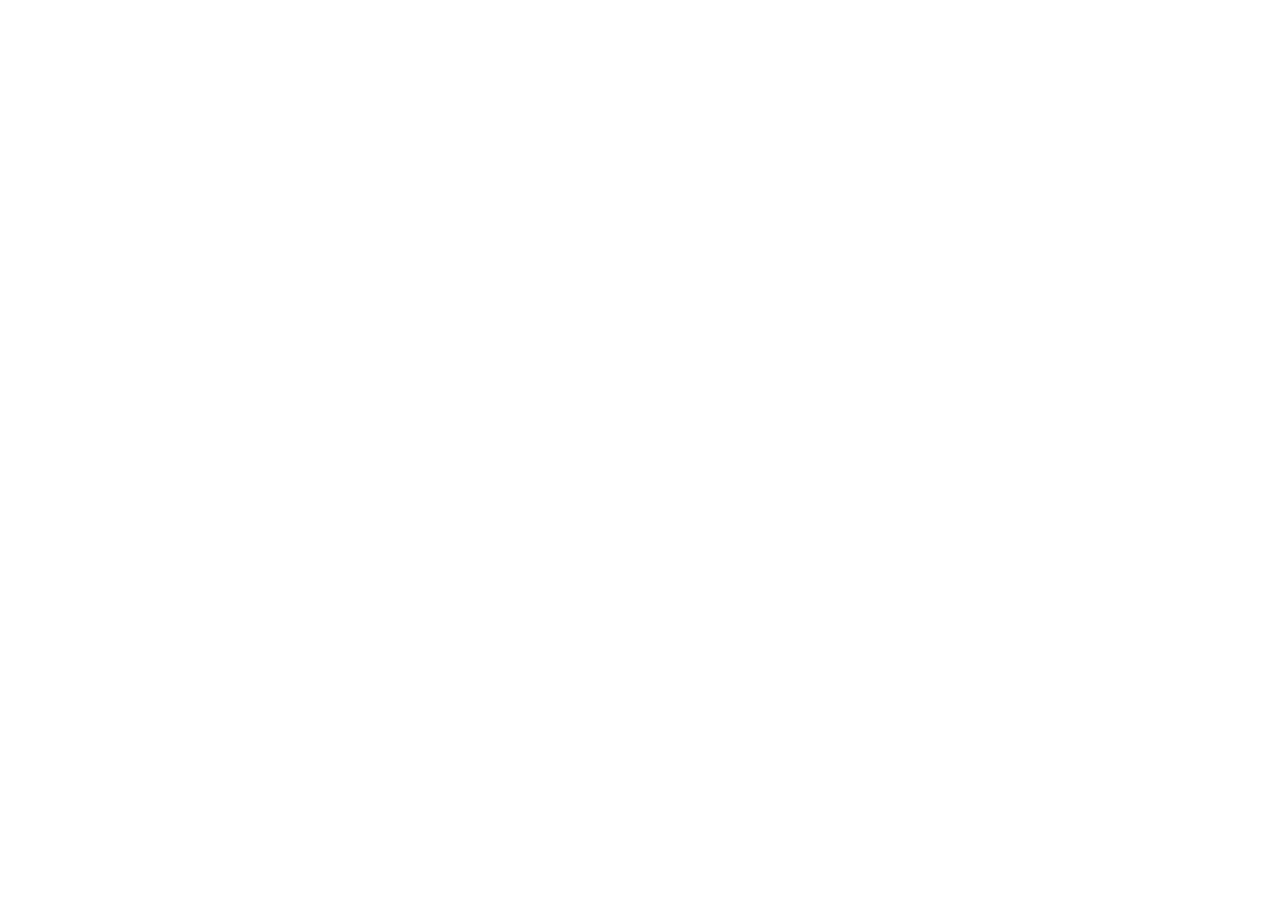
==== index.html @ 330246a6 "Init : création du dépot, arborescence des fichiers et structure HTML de base" ====
<!DOCTYPE html>
<html lang="fr">
<head>
    <meta charset="UTF-8">
    <meta name="viewport" content="width=device-width, initial-scale=1.0">
    <title>AfriTalent — Accueil</title>
    <!-- Bootstrap 5 via CDN : feuille de style -->
    <link href="https://cdn.jsdelivr.net/npm/bootstrap@5.3.0/dist/css/bootstrap.min.css" rel="stylesheet">
    <!-- Votre feuille de style personnelle -->
    <link rel="stylesheet" href="css/style.css">
</head>
<body>
    <!-- Le contenu de la page sera ajoute ici -->
    <!-- Bootstrap 5 via CDN : script JavaScript -->
    <script src="https://cdn.jsdelivr.net/npm/bootstrap@5.3.0/dist/js/bootstrap.bundle.min.js"></script>
    <!-- Votre script JavaScript -->
    <script src="js/main.js"></script>
 </body>
 </html>
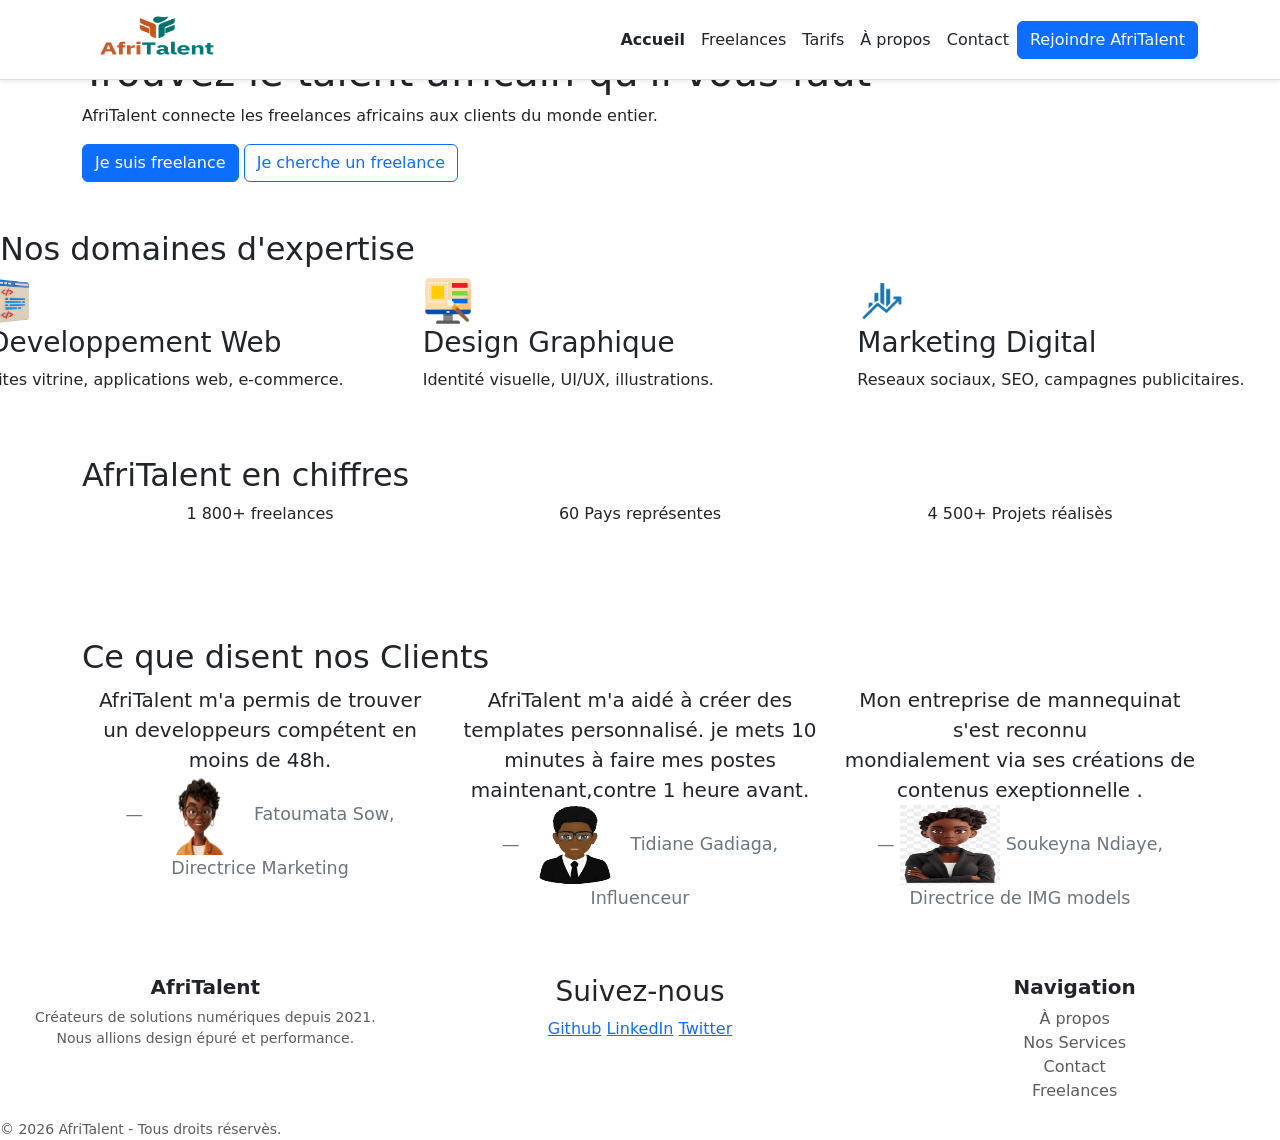
==== commit 19aa09a0: "HTML : structure complète des 5 pages avec sections et contenu texte" ====
--- a/index.html
+++ b/index.html
@@ -12,6 +12,136 @@
 <body>
     <!-- Le contenu de la page sera ajoute ici -->
     <!-- Bootstrap 5 via CDN : script JavaScript -->
+    <nav class="navbar navbar-expand navbar-light bg-white border-bottom shadow-sm fixed-top">
+        <div class="container">
+            <a class="navbar-brand" href="index.html"><img src="images/logo.png" alt="logo-AfriTalent" height="50" width="150" class="d-inline-block align-text-top" ></a>
+            <div class="collapse navbar-collapse" id="navMenu">
+                <ul class="navbar-nav ms-auto">
+                    <li class="nav-item"><a class="nav-link active text-dark fw-semibold" href="index.html">Accueil</a></li>
+                    <li class="nav-item"><a class="nav-link text-dark" href="freelances.html">Freelances</a></li>
+                    <li class="nav-item"><a class="nav-link text-dark" href="tarifs.html">Tarifs</a></li>
+                    <li class="nav-item"><a class="nav-link text-dark" href="about.html">À propos</a></li>
+                    <li class="nav-item"><a class="nav-link text-dark" href="contact.html">Contact</a></li>
+                </ul>
+            </div>
+            <a class="btn btn-primary text-light btn-center" href="contact.html" role="button">Rejoindre AfriTalent</a>
+            <button class="navbar-toggler" type="button"
+                data-bs-toggle="collapse"
+                data-bs-target="#navMenu"
+                aria-controls="navMenu"
+                aria-expanded="false"
+                aria-label="Toggle navigation">
+                <span class="navbar-toggler-icon"></span>
+            </button>
+        </div>
+    </nav>
+    <!--Contenu principale-->
+    <main>
+        <!--Section Hero : accroche principale-->
+        <section id="hero">
+            <div class="container py-5">
+                <h1>Trouvez le talent africain qu'il vous faut</h1>
+                <p>AfriTalent connecte les freelances africains aux clients du monde entier.</p>
+                <a href="freelances.html" class="btn btn-primary" role="button">Je suis freelance</a>
+                <a href="about.html" class="btn btn-outline-primary" role="button">Je cherche un freelance</a>
+            </div>
+        </section>
+        <!--Section Services-->
+        <section id="Services--">
+            <div container py-5>
+                <h2>Nos domaines d'expertise</h2>
+                <div class="row">
+                    <div class="card-body col-md-4">
+                        <img src="images/web.png" alt="icone-web" height="50" width="50">
+                        <h3>Developpement Web</h3>
+                        <p>Sites vitrine, applications web, e-commerce.</p>
+                    </div>
+                    <div class="card-body col-md-4">
+                        <img src="images/design.png" alt="icone-design" height="50" width="50">
+                        <h3>Design Graphique</h3>
+                        <p>Identité visuelle, UI/UX, illustrations.</p>
+                    </div>
+                    <div class="card-body col-md-4">
+                        <img src="images/marketing.webp" alt="icone-marketing" height="50" width="50">
+                        <h3>Marketing Digital</h3>
+                        <p>Reseaux sociaux, SEO, campagnes publicitaires.</p>
+                    </div>
+                </div>
+            </div>
+        </section>
+        <!--Section Statistiques-->
+        <section id="statistiques">
+            <div class="container py-5">
+                <h2>AfriTalent en chiffres</h2>
+                <div class="row text-center">
+                    <div class="col-md-4"><p>1 800+ freelances</p></div>
+                    <div class="col-md-4"><p>60 Pays représentes</p></div>
+                    <div class="col-md-4"><p>4 500+ Projets réalisès</p></div>
+                </div>
+            </div>
+        </section>
+        <!--Section Témoignages-->
+        <section id="temoignages">
+            <div class="container py-5">
+                <h2>Ce que disent nos Clients</h2>
+                <div class="row text-center">
+                    <div class="col-md-4">
+                        <blockquote class="blockquote">
+                            <p>AfriTalent m'a permis de trouver <br> un developpeurs compétent en moins de 48h.</p>
+                            <footer class="blockquote-footer"><img src="images/avatar-fatoumata.jpg" alt="avatar-fatoumata" width="100" height="80"></a> Fatoumata Sow, Directrice Marketing</footer>
+                            <i class="bi bi-star-fill"></i>
+                        </blockquote>
+                    </div>
+                    <div class="col-md-4">
+                        <blockquote class="blockquote">
+                            <p>AfriTalent m'a aidé à créer des templates personnalisé. je mets 10 minutes à faire mes postes maintenant,contre 1 heure avant.</p>
+                            <footer class="blockquote-footer"><img src="images/avatar-tidiane.avif" alt="avatar-tidiane" width="100" height="80"> Tidiane Gadiaga, Influenceur</footer>
+                            <i class="bi bi-star-fill"></i>
+                        </blockquote>
+                    </div>
+                    <div class="col-md-4">
+                        <blockquote class="blockquote">
+                            <p> Mon entreprise de mannequinat s'est reconnu <br> mondialement via ses créations de contenus exeptionnelle .</p>
+                            <footer class="blockquote-footer"><img src="images/avatar-soukey.jpg" alt="avatar-soukey" width="100" height="80"> Soukeyna Ndiaye, Directrice de IMG models</footer>
+                            <i class="bi bi-star-fill"></i>
+                        </blockquote>
+                    </div>
+                </div>
+            </div>
+        </section>
+    </main>
+    <!--Pied de page-->
+    <footer classe="bg-light text-dark py-5 border-top site-footer">
+        <div class="footer-container">
+            <div class="row">
+                <div class="col-md-4 mb-4 mb-md-0 text-md-center">
+                    <h5 class="fw-bold">AfriTalent</h5>
+                    <p class="text-muted small">
+                        Créateurs de solutions numériques depuis 2021. <br> Nous allions design épuré et performance.</p><br>
+                </div>
+                <div class="col-md-4 mb-4 mb-md-0 text-md-center">
+                    <h3>Suivez-nous</h3>
+                    <div class="soial-link">
+                        <a href="#"><i class="fab fa-github"></i>Github</a>
+                        <a href="#"><i class="fab fa-linkedin"></i>LinkedIn</a>
+                        <a href="#"><i class="fab fa-twitter"></i>Twitter</a>
+                    </div>
+                </div>
+                <div class="col-md-4 mb-4 mb-md-0 text-md-center footer-column">
+                    <h5 class="fw-bold">Navigation</h5>
+                    <ul class="list-unstyled">
+                        <li><a href="#" class="text-decoration-none text-muted">À propos</a></li>
+                        <li><a href="#" class="text-decoration-none text-muted">Nos Services</a></li>
+                        <li><a href="#" class="text-decoration-none text-muted">Contact</a></li>
+                        <li><a href="#" class="text-decoration-none text-muted">Freelances</a></li>
+                    </ul>
+                </div>
+            </div>
+        </div>
+        <div class="footer-bottom">
+            <p class="text-muted small mb-0">&copy; 2026 AfriTalent - Tous droits réservès.</p>
+        </div>
+    </footer>
     <script src="https://cdn.jsdelivr.net/npm/bootstrap@5.3.0/dist/js/bootstrap.bundle.min.js"></script>
     <!-- Votre script JavaScript -->
     <script src="js/main.js"></script>
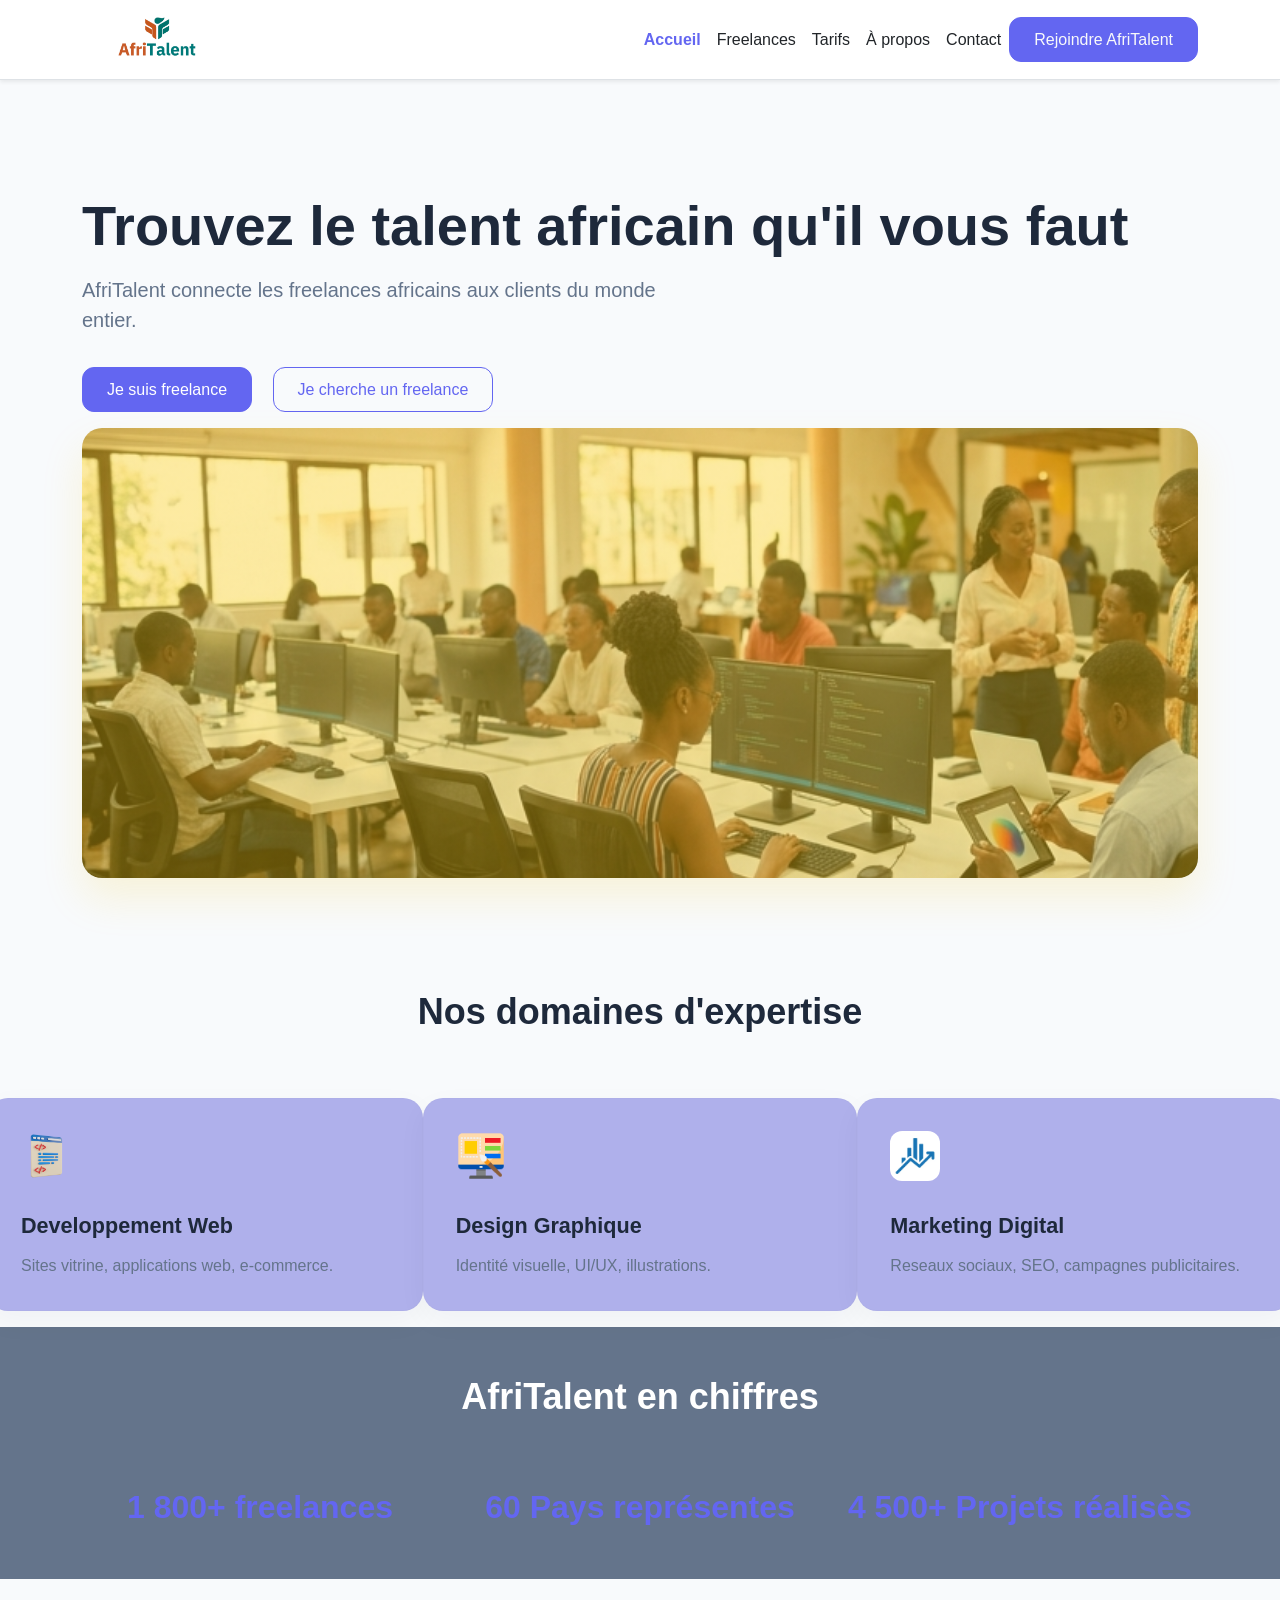
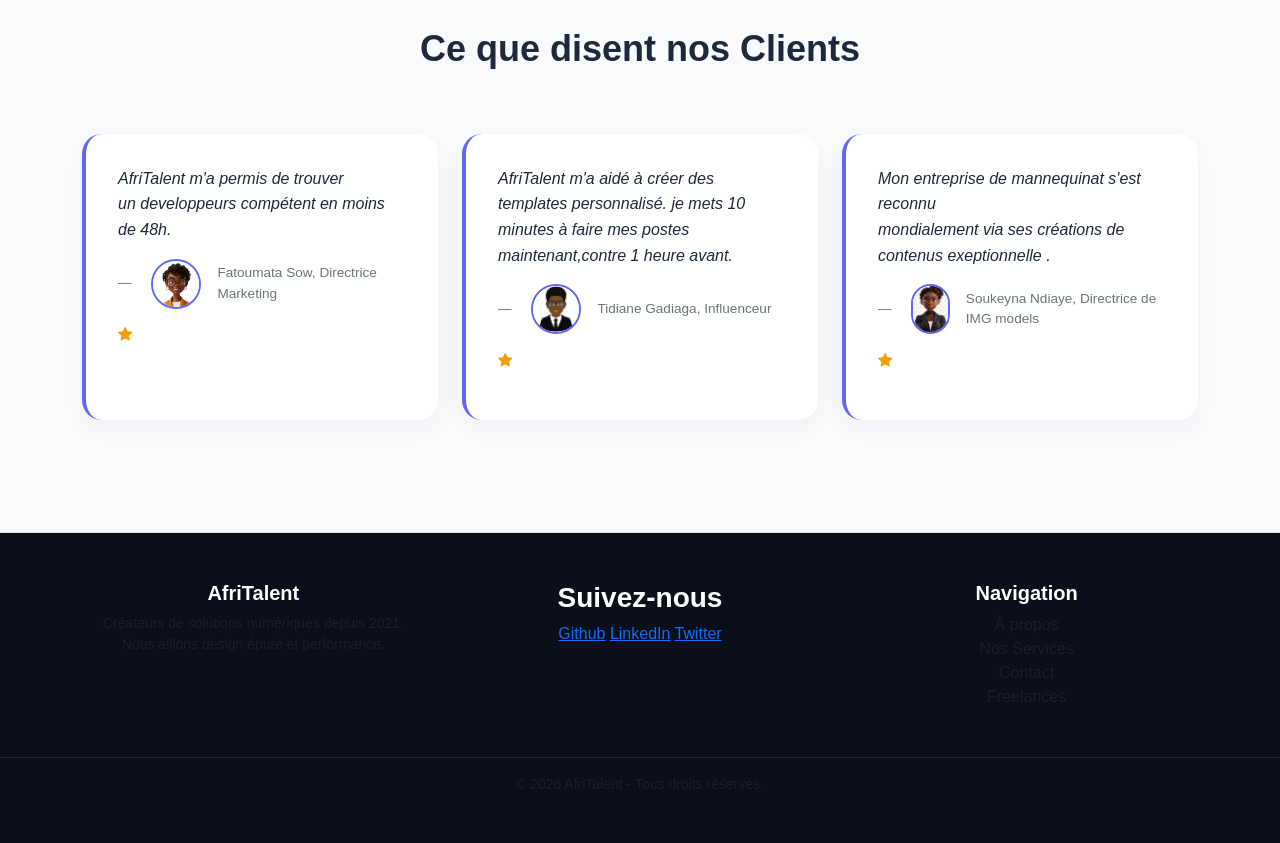
==== commit e27ffa2c: "CSS : variables, typographie, layout général et styles de base" ====
--- a/index.html
+++ b/index.html
@@ -6,6 +6,7 @@
     <title>AfriTalent — Accueil</title>
     <!-- Bootstrap 5 via CDN : feuille de style -->
     <link href="https://cdn.jsdelivr.net/npm/bootstrap@5.3.0/dist/css/bootstrap.min.css" rel="stylesheet">
+    <link rel="stylesheet"href="https://cdn.jsdelivr.net/npm/bootstrap-icons@1.13.1/font/bootstrap-icons.min.css">
     <!-- Votre feuille de style personnelle -->
     <link rel="stylesheet" href="css/style.css">
 </head>
@@ -40,14 +41,21 @@
         <!--Section Hero : accroche principale-->
         <section id="hero">
             <div class="container py-5">
-                <h1>Trouvez le talent africain qu'il vous faut</h1>
-                <p>AfriTalent connecte les freelances africains aux clients du monde entier.</p>
-                <a href="freelances.html" class="btn btn-primary" role="button">Je suis freelance</a>
-                <a href="about.html" class="btn btn-outline-primary" role="button">Je cherche un freelance</a>
+                <div class="row align-text-items-center">
+                    <div classe="col-lg-7 hero-text">
+                        <h1>Trouvez le talent africain qu'il vous faut</h1>
+                        <p>AfriTalent connecte les freelances africains aux clients du monde entier.</p>
+                        <a href="freelances.html" class="btn btn-primary" role="button">Je suis freelance</a>
+                        <a href="about.html" class="btn btn-outline-primary" role="button">Je cherche un freelance</a>
+                    </div>
+                    <div classe="col-lg-5 hero-image-container">
+                        <div class="hero-banner-image"></div>
+                    </div>
+                </div>
             </div>
         </section>
         <!--Section Services-->
-        <section id="Services--">
+        <section id="Services">
             <div container py-5>
                 <h2>Nos domaines d'expertise</h2>
                 <div class="row">
@@ -111,7 +119,7 @@
         </section>
     </main>
     <!--Pied de page-->
-    <footer classe="bg-light text-dark py-5 border-top site-footer">
+    <footer class="bg-light text-dark py-5 border-top site-footer">
         <div class="footer-container">
             <div class="row">
                 <div class="col-md-4 mb-4 mb-md-0 text-md-center">
--- a/css/style.css
+++ b/css/style.css
@@ -0,0 +1,327 @@
+@import url('https://fonts.googleapis.com/css2?family=Arimo&display=swap');
+@import url('https://fonts.googleapis.com/css2?family=Lora&display=swap');
+:root{
+    /*palette de couleurs*/
+    --primary-color: #6366f1;
+    --accent-yellow: #facc15;
+    --bg-light: #f8fafc;
+    --white: #ffffff;
+    --text-main: #1e293b;
+    --text-muted: #64748b;
+    --bg-card: #ffffff;
+    /*typographies*/
+    --font-title: 'Syne', sans-serif;
+    --font-body: 'Inter', sans-serif;
+    /*espacement standarisés*/
+    --space-xs: 0.5rem;
+    --space-sm: 1rem;
+    --space-md: 2rem;
+    --space-lg:4rem;
+    /*arrondis et ombres*/
+    --radius-md: 12px;
+    --radius-lg: 20px;
+    --shadow-subtle: 0 10px 30px rgba(15, 23, 42, 0.04);
+    --transition-smooth: all 0.3s ease;
+
+}
+*{
+    box-sizing: border-box;
+    margin: 0;
+    padding: 0;
+}
+html{
+    scroll-behavior: smooth;
+}
+body{
+    font-family: var(--font-body);
+    background-color: var(--bg-light);
+    color: var(--text-main);
+    padding-top: 80px; /*evite que la navbar cache le haut*/
+    overflow-x: hidden;
+}
+h1, h2, h3, h4, h5, h6, .navbar-brand {
+    font-family: var(--font-title);
+    font-weight: 700;
+}
+a{
+    transition: var(--transition-smooth);
+}
+/*bouton bootstrap par defaut */
+.btn-primary{
+    background-color: var(--primary-color)!important;
+    border-color: var(--primary-color)!important;
+    font-family: var(--font-body);
+    font-weight: 500;
+    padding: 0.6rem 1.5rem;
+    border-radius: var(--radius-md)!important;
+    transition: var(--transition-smooth)!important;
+}
+.btn-primary:hover{
+    background-color: #4f46e5!important;
+    border-color: #4f46e5!important;
+    transform: translateY(-2px);
+}
+.btn-outline-primary{
+    color: var(--primary-color)!important;
+    border-color: var(--primary-color)!important;
+    font-family: var(--font-body);
+    font-weight: 500;
+    padding: 0.6rem 1.5rem;
+    border-radius: var(--radius-md)!important;
+    transition: var(--transition-smooth)!important;
+}
+.btn-outline-primary:hover{
+    background-color: var(--primary-color)!important;
+    color: white !important;
+    transform: translateY(-2px);
+}
+.navbar{
+    height: 80px;
+    transition: var(--transition-smooth);
+    background-color: var(--white);
+    padding: 0.75rem 0;
+}
+.navbar-brand img{
+    object-fit: contain;
+}
+.navbar-link{
+    font-family: var(--font-body);
+    font-weight: 500 !important;
+    color: var(--text-muted) !important;
+    margin: 0 var(--space-sm);
+    position: relative;
+    transition: var(--transition-smooth);
+}
+.nav-link:hover, .nav-link.active{
+    color: var(--primary-color) !important;
+}
+/*Pied de page*/
+.site-footer{
+    background-color: #0b0f19 !important;
+    color: #94a3b8 !important;
+    margin-top: var(--space-lg);
+    border-top: 1px solid #1e293b;
+    padding: var(--space-lg) 0 var(--space-sm) 0;
+}
+.site-footer h3, .site-footer h5 {
+    color: var(--white) !important;
+}
+.footer-container{
+    max-width: 1200px;
+    margin: 0 auto;
+    padding: 0 var(--space-md);
+}
+.social-link a{
+    display: inline-flex;
+    align-items: center;
+    gap: 0.5rem;
+    margin: 0 var(--space-sm);
+    color: #94a3b8;
+    text-decoration: none;
+    font-size: 0.95rem;
+}
+.social-link a:hover{
+    color: var(--accent-yellow) !important;
+}
+.footer-bottom{
+    text-align: center;
+    padding-top: var(--space-sm);
+    margin-top: var(--space-md);
+    border-top: 1px solid rgba(255, 255, 255, 0.1);
+}
+/* 1. Page Accueil*/
+/* Section HERO*/
+#hero{
+    min-height: 80vh;
+    display: flex;
+    align-items: center;
+    background-color: #f8fafc !important;
+    padding: var(--space-lg) 0;
+}
+#hero h1{
+    font-size: 3.5rem;
+    line-height: 1.2;
+    margin-bottom: var(--space-sm);
+    color: var(--text-main);
+}
+#hero p{
+    font-size: 1.25rem;
+    color: var(--text-muted);
+    margin-bottom: var(--space-md);
+    max-width: 600px;
+}
+#hero .btn{
+    margin-right: var(--space-sm);
+    margin-bottom: var(--space-sm);
+    gap: var(--space-sm);
+    flex-wrap: wrap;
+}
+.hero-image-container{
+    display: flex;
+    justify-content: center;
+    align-items: center;
+}
+.hero-banner-image{
+    display: block;
+    width: 100%;
+    height: 450px;
+    background-image: linear-gradient(rgba(250, 204, 21, 0.4), rgba(250, 204, 21, 0.4)), url(../images/plan.png);
+    background-position: center;
+    background-repeat: no-repeat;
+    background-size: cover;
+    border-radius: var(--radius-lg) ;
+    box-shadow: 0 20px 40px rgba(250, 204, 21, 0.15);
+    transition: var(--transition-smooth);
+}
+
+#Services h2, #statistiques h2, #temoignages h2{
+    text-align: center;
+    margin-bottom: var(--space-lg);
+    font-size: 2.25rem;
+    position: relative;
+}
+#Services .card-body{
+    background-color: #afb0eb;
+    padding: var(--space-md);
+    border-radius: var(--radius-lg);
+    box-shadow: var(--shadow-subtle);
+    border: 1px solid rgba(0, 0, 0, 0.01);
+    margin-bottom: var(--space-sm);
+}
+#Services .card-body:hover{
+    transform: translateY(-5px);
+    box-shadow: 0 20px 40px rgba(99, 102, 241, 0.08);
+}
+#Services img{
+    margin-bottom: var(--space-sm);
+    border-radius: var(--radius-md);
+}
+#Services h3{
+    font-size: 1.35rem;
+    margin-top: var(--space-sm);
+    margin-bottom: var(--space-sm);
+}
+#Services p{
+    color: var(--text-muted);
+    font-size: 1rem;
+    margin-bottom: 0;
+}
+/* Section statistique*/
+#statistiques{
+    background-color: var(--text-muted);
+    color: white;
+}
+#statistiques h2{
+    color: white;
+}
+#statistiques .col-md-4 p{
+    font-family: var(--font-title);
+    font-size: 2rem;
+    font-weight: 700;
+    color: var(--primary-color);
+    margin-bottom: 0;
+}
+/*Temoignages*/
+#temoignages .blockquote{
+    background-color: var(--bg-card);
+    padding: var(--space-md);
+    border-radius: var(--radius-lg);
+    box-shadow: var(--shadow-subtle);
+    border-left: 4px solid var(--primary-color);
+    text-align: left;
+    height: 100%;
+}
+#temoignages .blockquote p{
+    font-size: 1rem;
+    font-style: italic;
+    color: var(--text-main);
+    line-height: 1.6;
+}
+#temoignages .blockquote-footer{
+    display: flex;
+    align-items: center;
+    gap: var(--space-sm);
+    margin-top: var(--space-sm);
+    font-size: 0.85rem;
+}
+#temoignages .blockquote-footer img{
+    border-radius: 50px;
+    object-fit: cover;
+    width: 50px;
+    height: 50px;
+    border: 2px solid var(--primary-color);
+}
+#temoignages .bi-star-fill{
+    color: #f59e0b;
+    font-size: 0.9rem;
+    display: block;
+    margin-top: var(--space-xs);
+}
+/*Page Freelances*/
+.freelances h1 {
+    color: var(--text-main);
+    margin-top: 1rem;
+}
+.freelances p{
+    max-width: 700px;
+    margin: 0 auto;
+    color: var(--text-muted);
+}
+ .freelances .card {
+    border-radius: var(--radius-md);
+    border: 1px solid #e2e8f0;
+    transition: var(--transition-smooth);
+    margin-top: 50px;
+}
+.card:hover {
+    transform: translateY(-5px);
+}
+.freelances .card-img-top {
+    height: 350px;
+    object-fit: cover;
+}
+/* Tarifs*/
+.accordion-button:not(.collapsed) {
+    background-color: #f0f1ff;
+    color: var(--primary-color);
+}
+.accordion-button:focus {
+    border-color: var(--primary-color);
+    box-shadow: 0 0 0 0.25rem rgba(99, 102, 241, 0.25);
+}
+/*Page About*/
+.about-section {
+    padding: 4rem 0;
+}
+.about-section h2 {
+    color: var(--primary-color);
+    margin-bottom: 1.5rem;
+}
+.about-section p {
+    color: var(--text-muted);
+    line-height: 1.8;
+}.team-section {
+    padding: 4rem 0;
+}
+.team-section .card {
+    height: 100%;
+    text-align: center;
+}
+.team-section .card-img-top {
+    height: 250px;
+    object-fit: cover²;
+}
+/* Page contact*/
+.contact-section {
+    padding: 4rem 0;
+}
+.contact-form, .contact-info {
+    background: white;
+    padding: 2rem;
+    border-radius: var(--radius-lg);
+    box-shadow: var(--shadow-subtle);
+}
+.contact-iframe {
+    width: 100%;
+    border-radius: var(--radius-lg);
+}
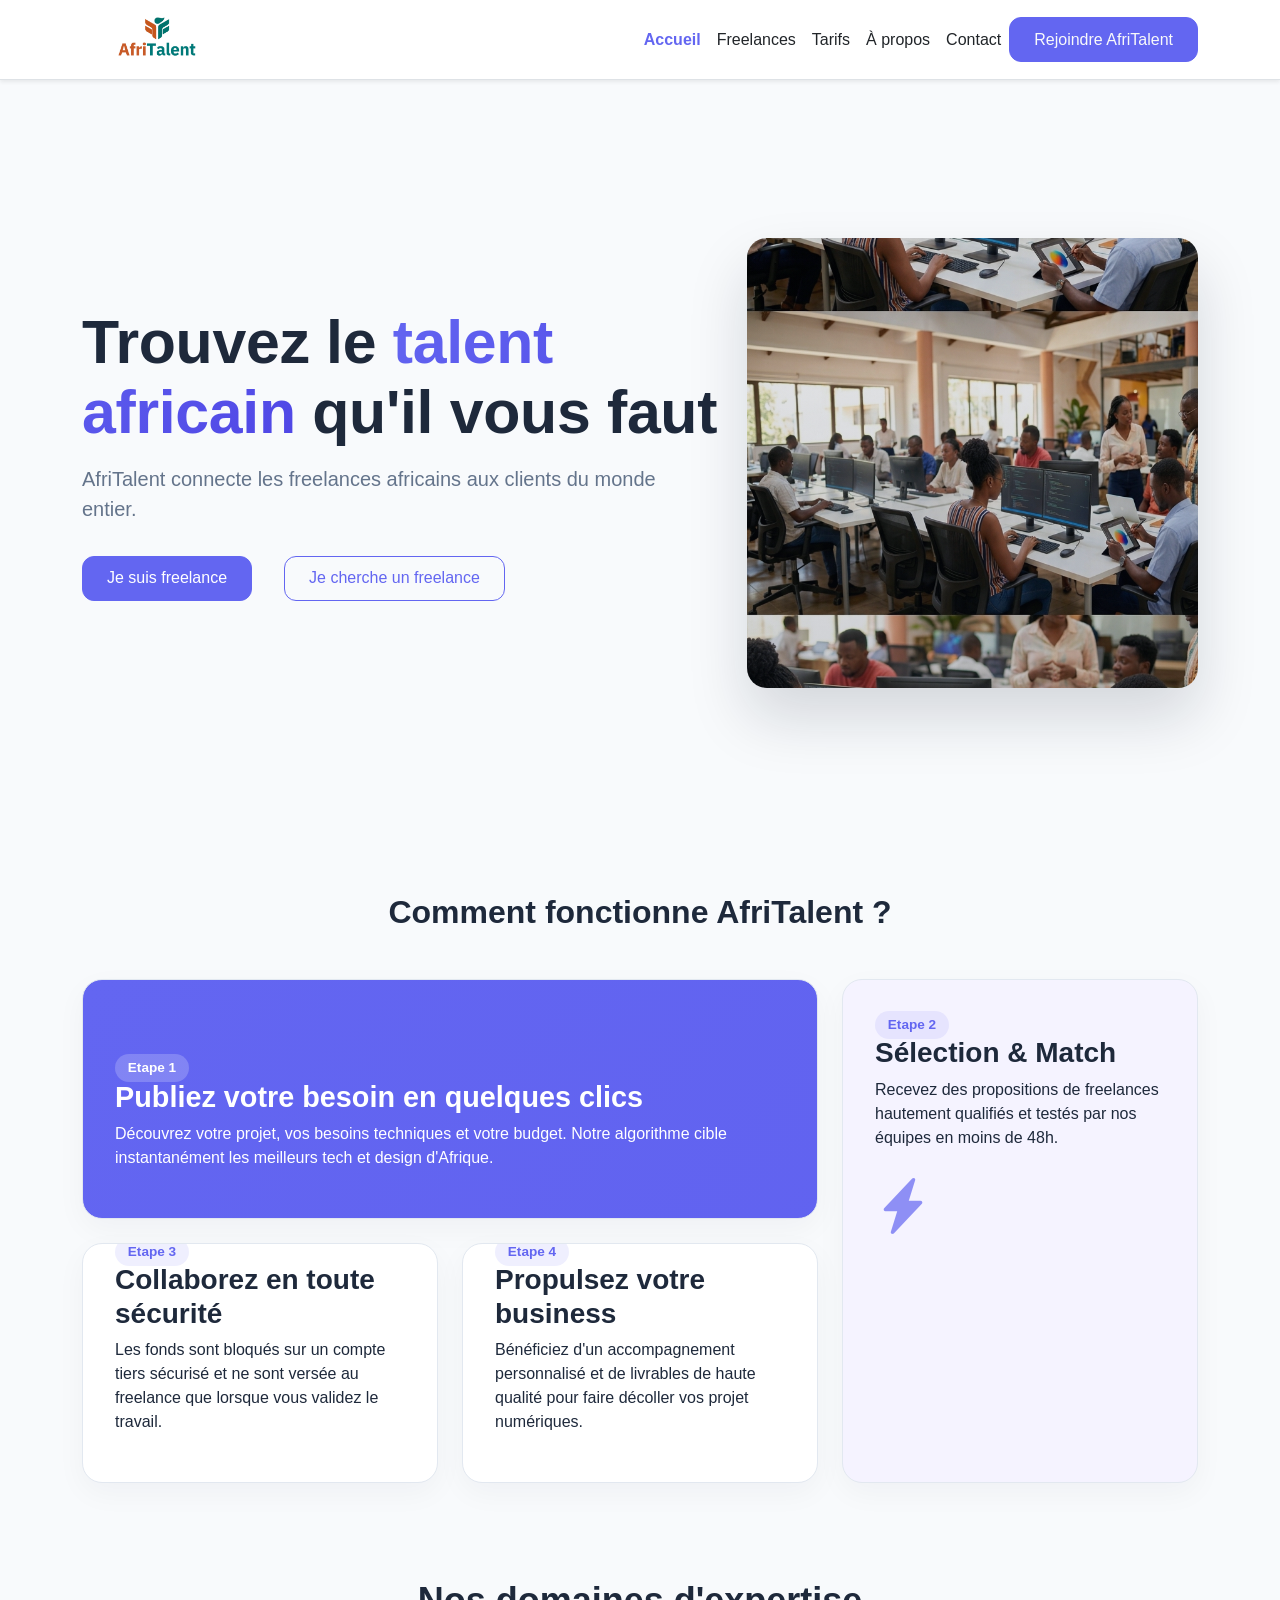
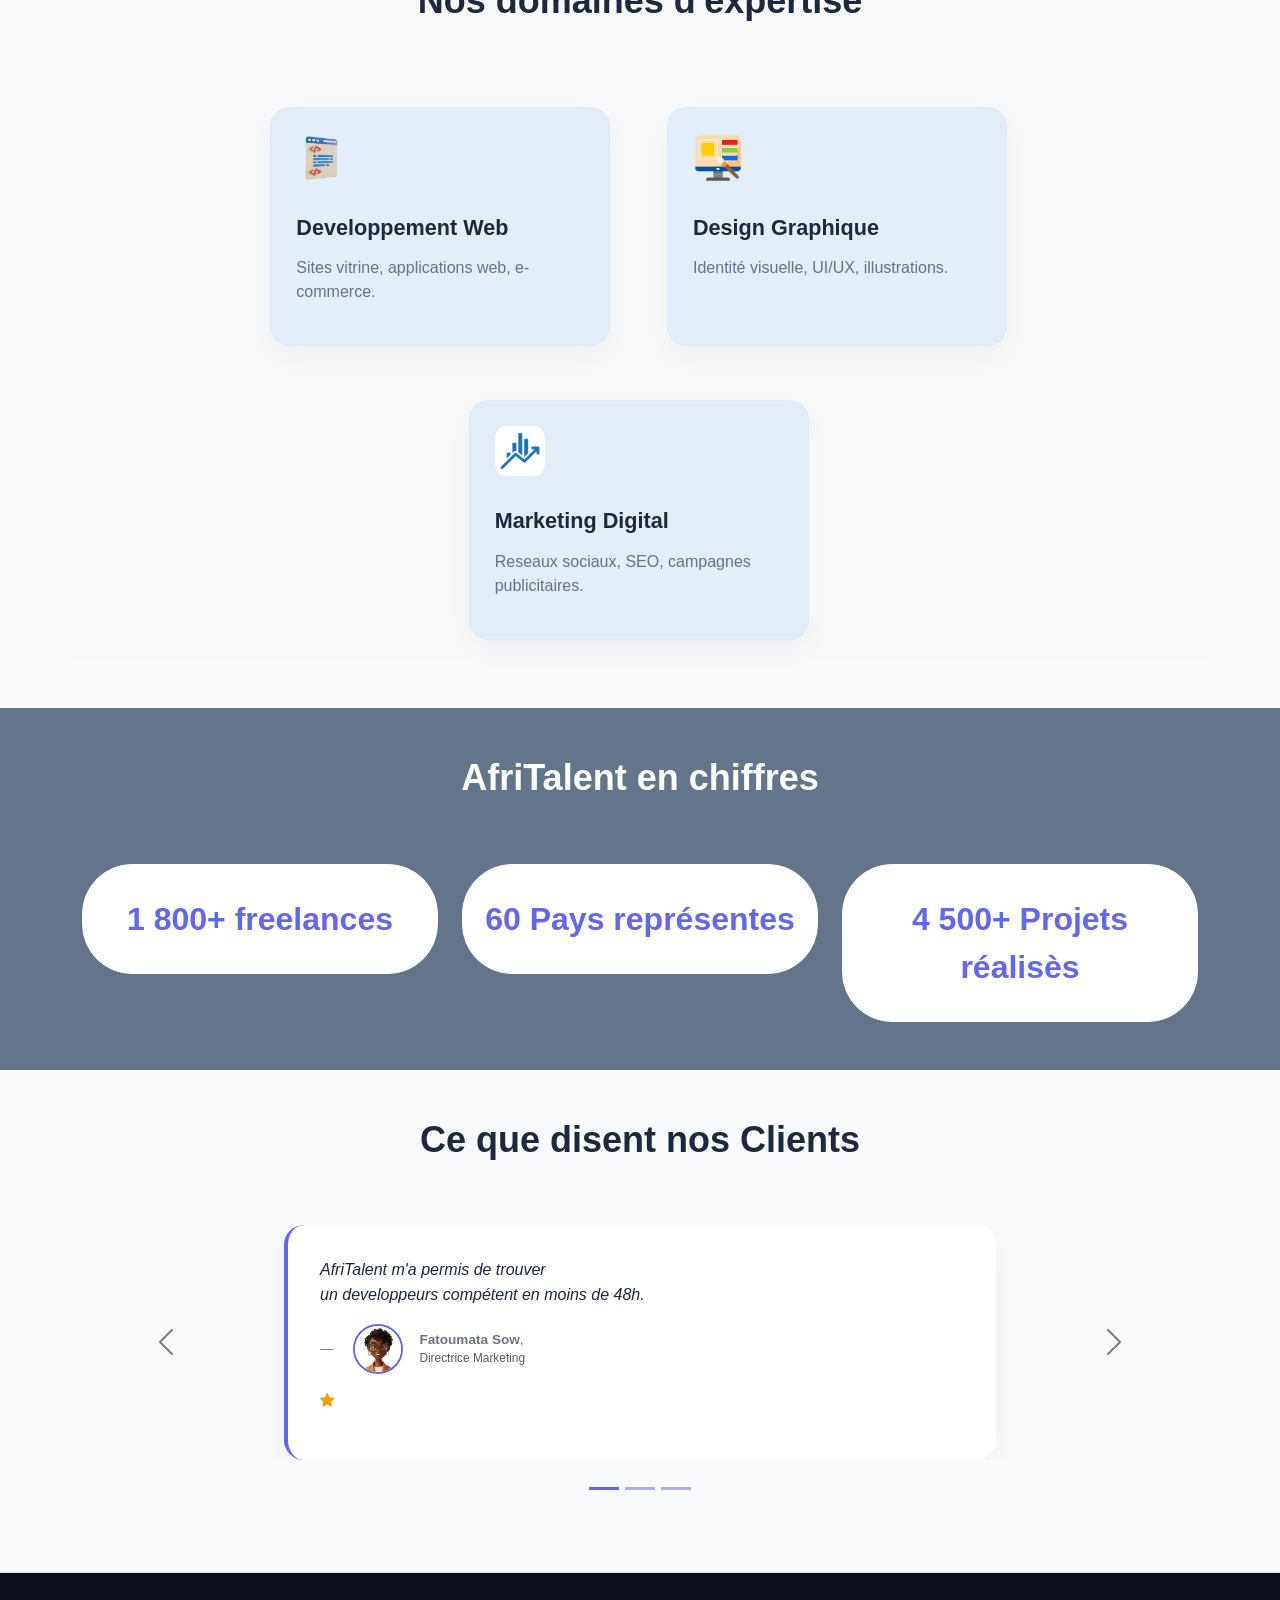
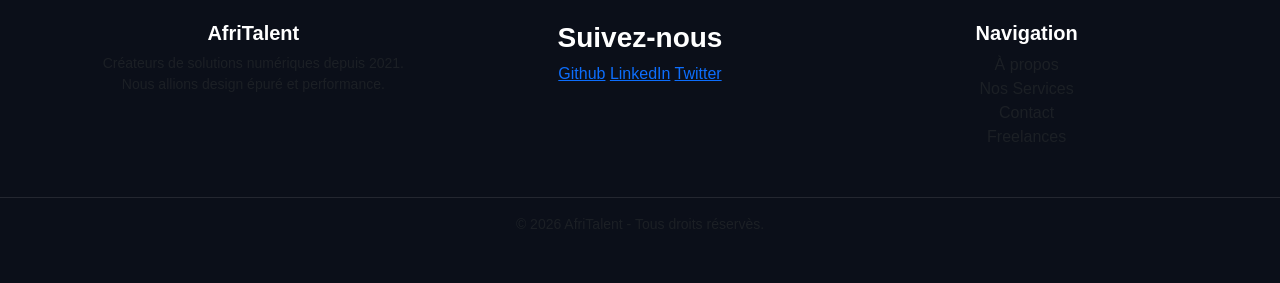
==== commit cd0bc9e5: "CSS : Bento Grid, sections hero et catégories, effets hover" ====
--- a/index.html
+++ b/index.html
@@ -40,39 +40,83 @@
     <main>
         <!--Section Hero : accroche principale-->
         <section id="hero">
-            <div class="container py-5">
-                <div class="row align-text-items-center">
-                    <div classe="col-lg-7 hero-text">
-                        <h1>Trouvez le talent africain qu'il vous faut</h1>
+            <div class="container">
+                <div class="row align-items-center">
+                    <div class="col-lg-7 hero-text">
+                        <h1>Trouvez le <span class="text-gradient">talent africain</span> qu'il vous faut</h1>
                         <p>AfriTalent connecte les freelances africains aux clients du monde entier.</p>
-                        <a href="freelances.html" class="btn btn-primary" role="button">Je suis freelance</a>
-                        <a href="about.html" class="btn btn-outline-primary" role="button">Je cherche un freelance</a>
-                    </div>
-                    <div classe="col-lg-5 hero-image-container">
+                        <div class="d-flex flex-wrap gap-3">
+                            <a href="freelances.html" class="btn btn-primary" role="button">Je suis freelance</a>
+                            <a href="about.html" class="btn btn-outline-primary" role="button">Je cherche un freelance</a>
+                        </div>
+                    </div>
+                    <div class="col-lg-5">
                         <div class="hero-banner-image"></div>
+                    </div>
+                </div>
+            </div>
+        </section>
+        <section id="comment-ca-marche" class="py-5">
+            <div class="container">
+                <h2 class="text-center mb-5">Comment fonctionne AfriTalent ?</h2>
+                <div class="bento-grid">
+                    <div class="bento-item bento-large">
+                        <div class="bento-content">
+                            <span class="bento-badge">Etape 1</span>
+                            <h3>Publiez votre besoin en quelques clics</h3>
+                            <p>Découvrez votre projet, vos besoins techniques et votre budget. Notre algorithme cible instantanément les meilleurs tech et design d'Afrique.</p>
+                        </div>
+                    </div>
+                    <div class="bento-item bento-tall">
+                        <div class="bento-content">
+                            <span class="bento-badge">Etape 2</span>
+                            <h3>Sélection & Match</h3>
+                            <p>Recevez des propositions de freelances hautement qualifiés et testés par nos équipes en moins de 48h.</p>
+                            <i class="bi bi-lightning-charge-fill bento-icon"></i>
+                        </div>
+                    </div>
+                     <div class="bento-item">
+                        <div class="bento-content">
+                            <span class="bento-badge">Etape 3</span>
+                            <h3>Collaborez en toute sécurité</h3>
+                            <p>Les fonds sont bloqués sur un compte tiers sécurisé et ne sont versée au freelance que lorsque vous validez le travail.</p>
+                        </div>
+                    </div>
+                     <div class="bento-item">
+                        <div class="bento-content">
+                            <span class="bento-badge">Etape 4</span>
+                            <h3>Propulsez votre business</h3>
+                            <p>Bénéficiez d'un accompagnement personnalisé et de livrables de haute qualité pour faire décoller vos projet numériques.</p>
+                        </div>
                     </div>
                 </div>
             </div>
         </section>
         <!--Section Services-->
         <section id="Services">
-            <div container py-5>
+            <div class="container py-5">
                 <h2>Nos domaines d'expertise</h2>
-                <div class="row">
-                    <div class="card-body col-md-4">
-                        <img src="images/web.png" alt="icone-web" height="50" width="50">
-                        <h3>Developpement Web</h3>
-                        <p>Sites vitrine, applications web, e-commerce.</p>
-                    </div>
-                    <div class="card-body col-md-4">
-                        <img src="images/design.png" alt="icone-design" height="50" width="50">
-                        <h3>Design Graphique</h3>
-                        <p>Identité visuelle, UI/UX, illustrations.</p>
-                    </div>
-                    <div class="card-body col-md-4">
-                        <img src="images/marketing.webp" alt="icone-marketing" height="50" width="50">
-                        <h3>Marketing Digital</h3>
-                        <p>Reseaux sociaux, SEO, campagnes publicitaires.</p>
+                <div class="row g-4 justify-content-center conteneur-expertise">
+                    <div class="col-md-4">
+                        <div class="mon-expert-card">
+                            <img src="images/web.png" alt="icone-web" height="50" width="50">
+                            <h3>Developpement Web</h3>
+                            <p>Sites vitrine, applications web, e-commerce.</p>
+                        </div>
+                    </div>
+                    <div class="col-md-4">
+                        <div class="mon-expert-card">
+                            <img src="images/design.png" alt="icone-design" height="50" width="50">
+                            <h3>Design Graphique</h3>
+                            <p>Identité visuelle, UI/UX, illustrations.</p>
+                        </div>
+                    </div>
+                    <div class="col-md-4">
+                        <div class="mon-expert-card">
+                            <img src="images/marketing.webp" alt="icone-marketing" height="50" width="50">
+                            <h3>Marketing Digital</h3>
+                            <p>Reseaux sociaux, SEO, campagnes publicitaires.</p>
+                        </div>
                     </div>
                 </div>
             </div>
@@ -89,31 +133,80 @@
             </div>
         </section>
         <!--Section Témoignages-->
-        <section id="temoignages">
-            <div class="container py-5">
+        <section id="temoignages" class="py-5">
+            <div class="container">
                 <h2>Ce que disent nos Clients</h2>
-                <div class="row text-center">
-                    <div class="col-md-4">
-                        <blockquote class="blockquote">
-                            <p>AfriTalent m'a permis de trouver <br> un developpeurs compétent en moins de 48h.</p>
-                            <footer class="blockquote-footer"><img src="images/avatar-fatoumata.jpg" alt="avatar-fatoumata" width="100" height="80"></a> Fatoumata Sow, Directrice Marketing</footer>
-                            <i class="bi bi-star-fill"></i>
-                        </blockquote>
-                    </div>
-                    <div class="col-md-4">
-                        <blockquote class="blockquote">
-                            <p>AfriTalent m'a aidé à créer des templates personnalisé. je mets 10 minutes à faire mes postes maintenant,contre 1 heure avant.</p>
-                            <footer class="blockquote-footer"><img src="images/avatar-tidiane.avif" alt="avatar-tidiane" width="100" height="80"> Tidiane Gadiaga, Influenceur</footer>
-                            <i class="bi bi-star-fill"></i>
-                        </blockquote>
-                    </div>
-                    <div class="col-md-4">
-                        <blockquote class="blockquote">
-                            <p> Mon entreprise de mannequinat s'est reconnu <br> mondialement via ses créations de contenus exeptionnelle .</p>
-                            <footer class="blockquote-footer"><img src="images/avatar-soukey.jpg" alt="avatar-soukey" width="100" height="80"> Soukeyna Ndiaye, Directrice de IMG models</footer>
-                            <i class="bi bi-star-fill"></i>
-                        </blockquote>
-                    </div>
+                <div id="carouselTemoignages" class="carousel slide" data-bs-ride="carousel" data-bs-interval="5000">
+                    <div class="carousel-indicators" style="margin-bottom: -2.5rem;">
+                        <button type="button" data-bs-target="#carouselTemoignages" data-bs-slide-to="0" class="active" aria-current="true" aria-label="Slide 1" style="background-color: var(--primary-color);"></button>
+                        <button type="button" data-bs-target="#carouselTemoignages" data-bs-slide-to="1" aria-label="Slide 2" style="background-color: var(--primary-color);"></button>
+                        <button type="button" data-bs-target="#carouselTemoignages" data-bs-slide-to="2" aria-label="Slide 3" style="background-color: var(--primary-color);"></button>
+                    </div>
+                    <div class="carousel-inner">
+                        <!--Slide 1-->
+                        <div class="carousel-item active">
+                            <div class="row justify-content-center">
+                                <div class="col-md-8 px-4">
+                                    <blockquote class="blockquote">
+                                        <p>AfriTalent m'a permis de trouver <br> un developpeurs compétent en moins de 48h.</p>
+                                        <div class="blockquote-footer">
+                                            <img src="images/avatar-fatoumata.jpg" alt="avatar-fatoumata" width="50" height="50">
+                                            <div>
+                                                <strong>Fatoumata Sow</strong>, 
+                                                <small class="text-muted d-block">Directrice Marketing</small>
+                                            </div>
+                                        </div>
+                                        <i class="bi bi-star-fill"></i>
+                                    </blockquote>
+                                </div>
+                            </div>
+                        </div>
+                        <!--Slide 2-->
+                         <div class="carousel-item">
+                            <div class="row justify-content-center">
+                                <div class="col-md-8 px-4">
+                                    <blockquote class="blockquote">
+                                        <p>AfriTalent m'a aidé à créer des templates personnalisé. je mets 10 minutes à faire mes postes maintenant,contre 1 heure avant.</p>
+                                        <div class="blockquote-footer">
+                                            <img src="images/avatar-tidiane.avif" alt="avatar-tidiane" width="50" height="50">
+                                            <div>
+                                                <strong>Tidiane Gadiaga</strong>, 
+                                                <small class="text-muted d-block">Influenceur</small>
+                                            </div>
+                                        </div>
+                                        <i class="bi bi-star-fill"></i>
+                                    </blockquote>
+                                </div>
+                            </div>
+                        </div>
+                        <!--Slide 3-->
+                         <div class="carousel-item">
+                            <div class="row justify-content-center">
+                                <div class="col-md-8 px-4">
+                                    <blockquote class="blockquote">
+                                        <p> Mon entreprise de mannequinat s'est reconnu <br> mondialement via ses créations de contenus exeptionnelle .</p>
+                                        <div class="blockquote-footer">
+                                            <img src="images/avatar-soukey.jpg" alt="avatar-soukey" width="50" height="50">
+                                            <div>
+                                                <strong>Soukeyna Ndiaye</strong>, 
+                                                <small class="text-muted d-block">Directrice de IMG models</small>
+                                            </div>
+                                        </div>
+                                        <i class="bi bi-star-fill"></i>
+                                    </blockquote>
+                                </div>
+                            </div>
+                        </div>
+                    </div>
+                    <!--Fleche directionnelles-->
+                    <button class="carousel-control-prev" type="button" data-bs-target="#carouselTemoignages" data-bs-slide="prev">
+                        <span class="carousel-control-prev-icon" aria-hidden="true" style="filter: invert(1);"></span>
+                        <span class="visually-hidden">Précédent</span>
+                    </button>
+                    <button class="carousel-control-next" type="button" data-bs-target="#carouselTemoignages" data-bs-slide="next">
+                        <span class="carousel-control-next-icon" aria-hidden="true" style="filter: invert(1);"></span>
+                        <span class="visually-hidden">Suivant</span>
+                    </button>
                 </div>
             </div>
         </section>
--- a/css/style.css
+++ b/css/style.css
@@ -132,17 +132,24 @@
 /* 1. Page Accueil*/
 /* Section HERO*/
 #hero{
-    min-height: 80vh;
+    min-height: 85vh;
     display: flex;
     align-items: center;
     background-color: #f8fafc !important;
     padding: var(--space-lg) 0;
 }
 #hero h1{
-    font-size: 3.5rem;
-    line-height: 1.2;
+    font-size: 3.8rem;
+    font-weight: 800;
+    line-height: 1.15;
+    letter-spacing: -0.02rem;
     margin-bottom: var(--space-sm);
     color: var(--text-main);
+}
+#hero h1 span.text-gradient {
+    background: linear-gradient(135deg, var(--primary-color), #4f46e5);
+    -webkit-background-clip: text;
+    -webkit-text-fill-color: transparent;
 }
 #hero p{
     font-size: 1.25rem;
@@ -150,28 +157,93 @@
     margin-bottom: var(--space-md);
     max-width: 600px;
 }
+/* Effet 3D incliné sur l'image*/
+.hero-image-wrapper {
+    position: relative;
+    padding: 1rem;
+}
 #hero .btn{
     margin-right: var(--space-sm);
     margin-bottom: var(--space-sm);
     gap: var(--space-sm);
     flex-wrap: wrap;
 }
-.hero-image-container{
-    display: flex;
-    justify-content: center;
-    align-items: center;
-}
 .hero-banner-image{
     display: block;
     width: 100%;
     height: 450px;
-    background-image: linear-gradient(rgba(250, 204, 21, 0.4), rgba(250, 204, 21, 0.4)), url(../images/plan.png);
+    background-image: linear-gradient(rgba(15, 23, 42, 0.1), rgba(15, 23, 42, 0.2)), url(../images/plan.png);
+    background-repeat: no-repeat;
     background-position: center;
-    background-repeat: no-repeat;
     background-size: cover;
     border-radius: var(--radius-lg) ;
-    box-shadow: 0 20px 40px rgba(250, 204, 21, 0.15);
-    transition: var(--transition-smooth);
+    box-shadow: 0 30px 60px rgba(15, 23, 42, 0.15);
+    transform: perspective(1000px) rotateY(-7px) rotateX(4px);
+    transition: var(--transition-smooth);
+}
+/* L'image se remet droit en douceur quand on passe dessus*/
+.hero-banner-image:hover {
+    transform: perspective(1000px) rotateY(0deg) rotateX(0deg) scale(1.02);
+}
+/* grille css*/
+.bento-grid {
+    display: grid;
+    grid-template-columns: repeat(3, 1fr); /* créer 3 colonnes de largeur égale*/
+    grid-auto-rows: 240px; /* fixe la hauteur de base d'une ligne à 240px*/
+    gap: 1.5rem; /*Espace entre les cases*/
+}
+.bento-item {
+    background-color: var(--white);
+    border: 1px solid #e2e8f0;
+    border-radius: var(--radius-lg);
+    padding: 2rem;
+    display: flex;
+    flex-direction: column;
+    justify-content: flex-end;
+    box-shadow: var(--shadow-subtle);
+    transition: var(--transition-smooth);
+    position: relative;
+    overflow: hidden;
+}
+/* placement des grandes cases*/
+.bento-large {
+    grid-column: span 2; 
+    background: linear-gradient(135deg, var(--primary-color) 0%, #4f46e5 1000%);
+    color: var(--white);
+}
+.bento-large h3 {
+    color: var(--white) !important;
+    font-size: 1.8rem;
+}
+.bento-tall {
+    grid-row: span 2;
+    background-color: #f5f3ff;
+    justify-content: space-between;
+}
+.bento-badge {
+    align-self: flex-start;
+    background-color: rgba(99, 102, 241, 0.1);
+    color: var(--primary-color);
+    padding: 0.4rem 0.8rem;
+    border-radius: 50px;
+    font-size: 0.85rem;
+    font-weight: 600;
+    margin-bottom: 1rem;
+}
+.bento-large .bento-badge {
+    background-color: rgba(255, 255, 255, 0.2);
+    color: var(--white);
+}
+.bento-icon {
+    font-size: 3.5rem;
+    color: var(--primary-color);
+    opacity: 0.7;
+    align-self: flex-end;
+}
+.bento-item:hover {
+    transform: translateY(-8px);
+    box-shadow: 0 20px 40px rgba(15, 23, 42, 0.08);
+    border-color: rgba(99, 102, 241, 0.2);
 }
 
 #Services h2, #statistiques h2, #temoignages h2{
@@ -180,17 +252,30 @@
     font-size: 2.25rem;
     position: relative;
 }
-#Services .card-body{
-    background-color: #afb0eb;
-    padding: var(--space-md);
+#Services .conteneur-expertise {
+    background-color: #f8f9fa;
+    display: flex !important;
+    justify-content: center !important;
+    gap: 30px !important;
+    flex-wrap: wrap !important;
+    padding: 20px !important;
+}
+#Services .mon-expert-card{
+    flex: 1 !important;
+    min-width: 280px !important;
+    max-width: 340px !important;
+    background-color: #e3edf7;
+    padding: 25px;
     border-radius: var(--radius-lg);
     box-shadow: var(--shadow-subtle);
     border: 1px solid rgba(0, 0, 0, 0.01);
     margin-bottom: var(--space-sm);
-}
-#Services .card-body:hover{
+    height: 100%;
+    transition: transform 0.3s ease, box-shadow 0.3s ease;
+}
+#Services .mon-expert-card:hover{
     transform: translateY(-5px);
-    box-shadow: 0 20px 40px rgba(99, 102, 241, 0.08);
+    box-shadow: 0 20px 40px rgba(99, 102, 241, 0.08) !important;
 }
 #Services img{
     margin-bottom: var(--space-sm);
@@ -215,6 +300,14 @@
     color: white;
 }
 #statistiques .col-md-4 p{
+    display: flex !important;
+    justify-content: space-around;
+    align-items: center;
+    padding: 30px 20px !important;
+    border: 1px solid white;
+    background-color: var(--white);
+    border-radius: 50px;
+    text-align: center;
     font-family: var(--font-title);
     font-size: 2rem;
     font-weight: 700;
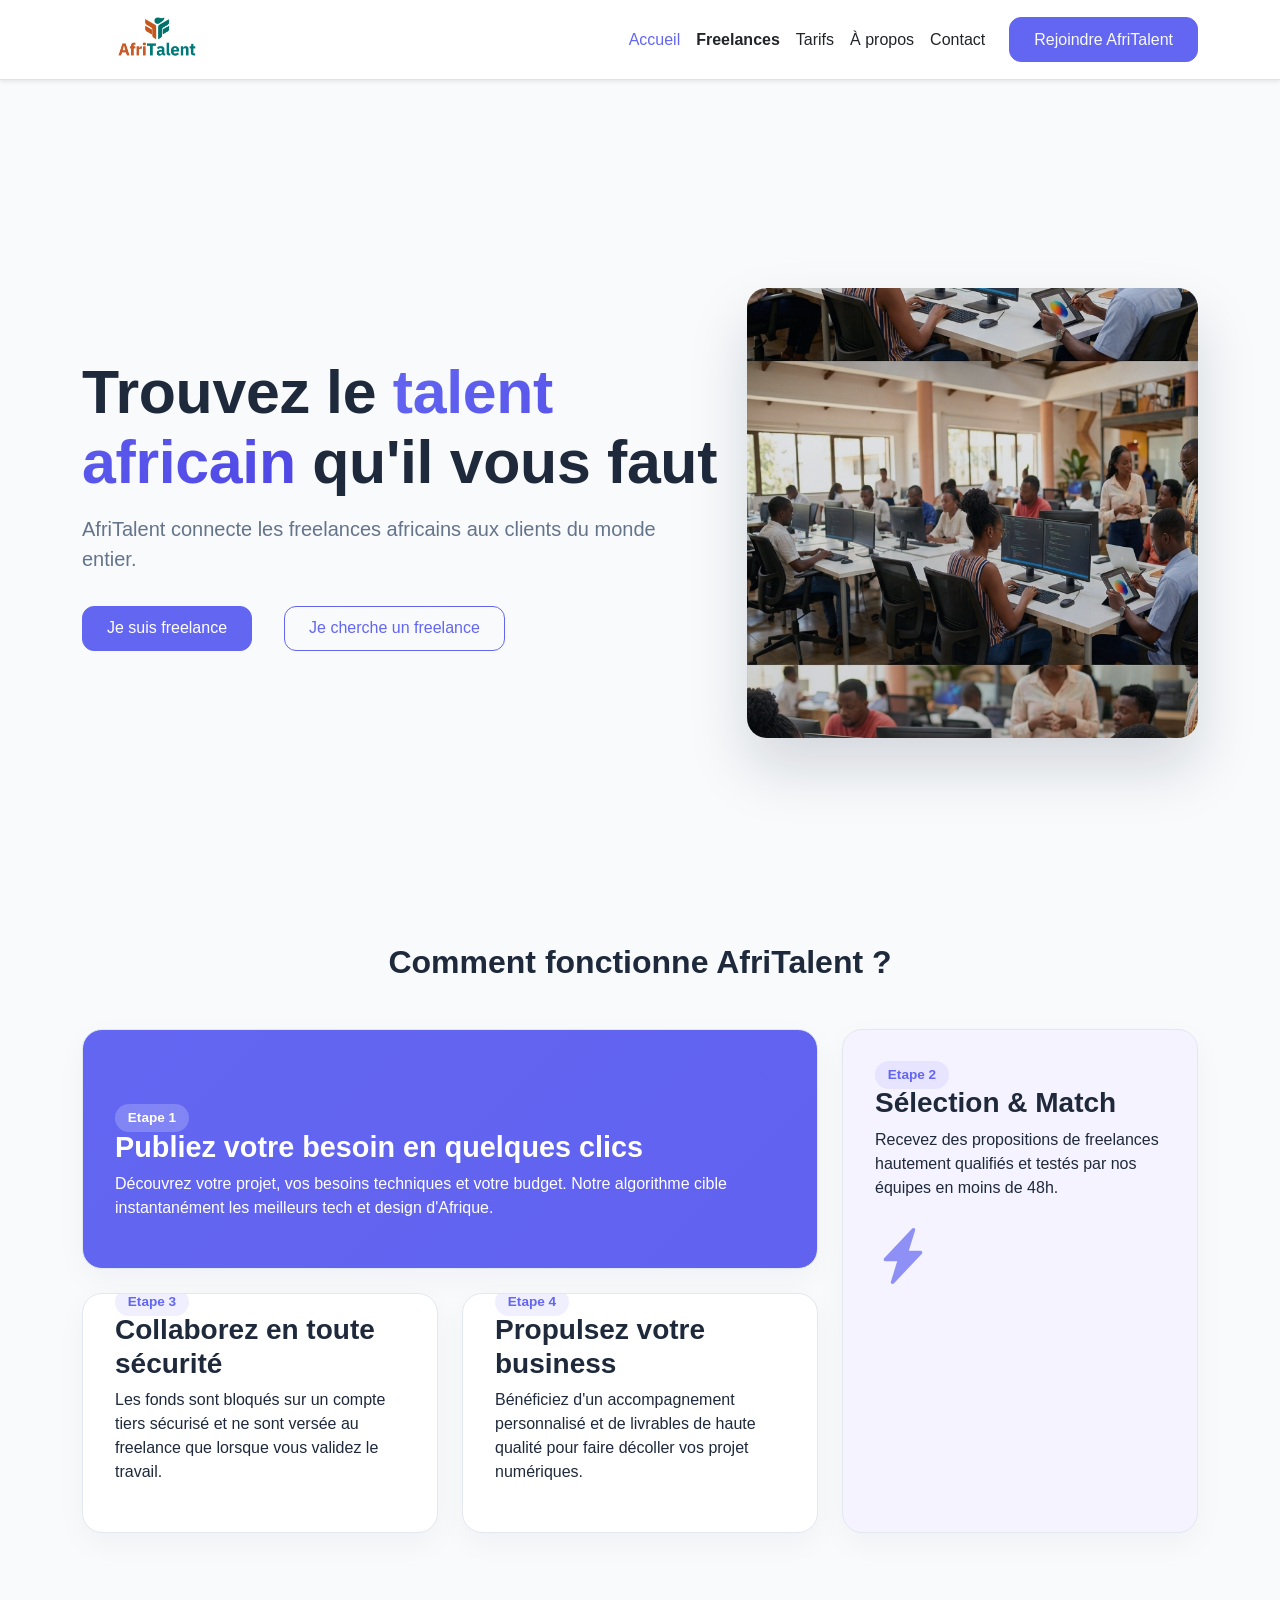
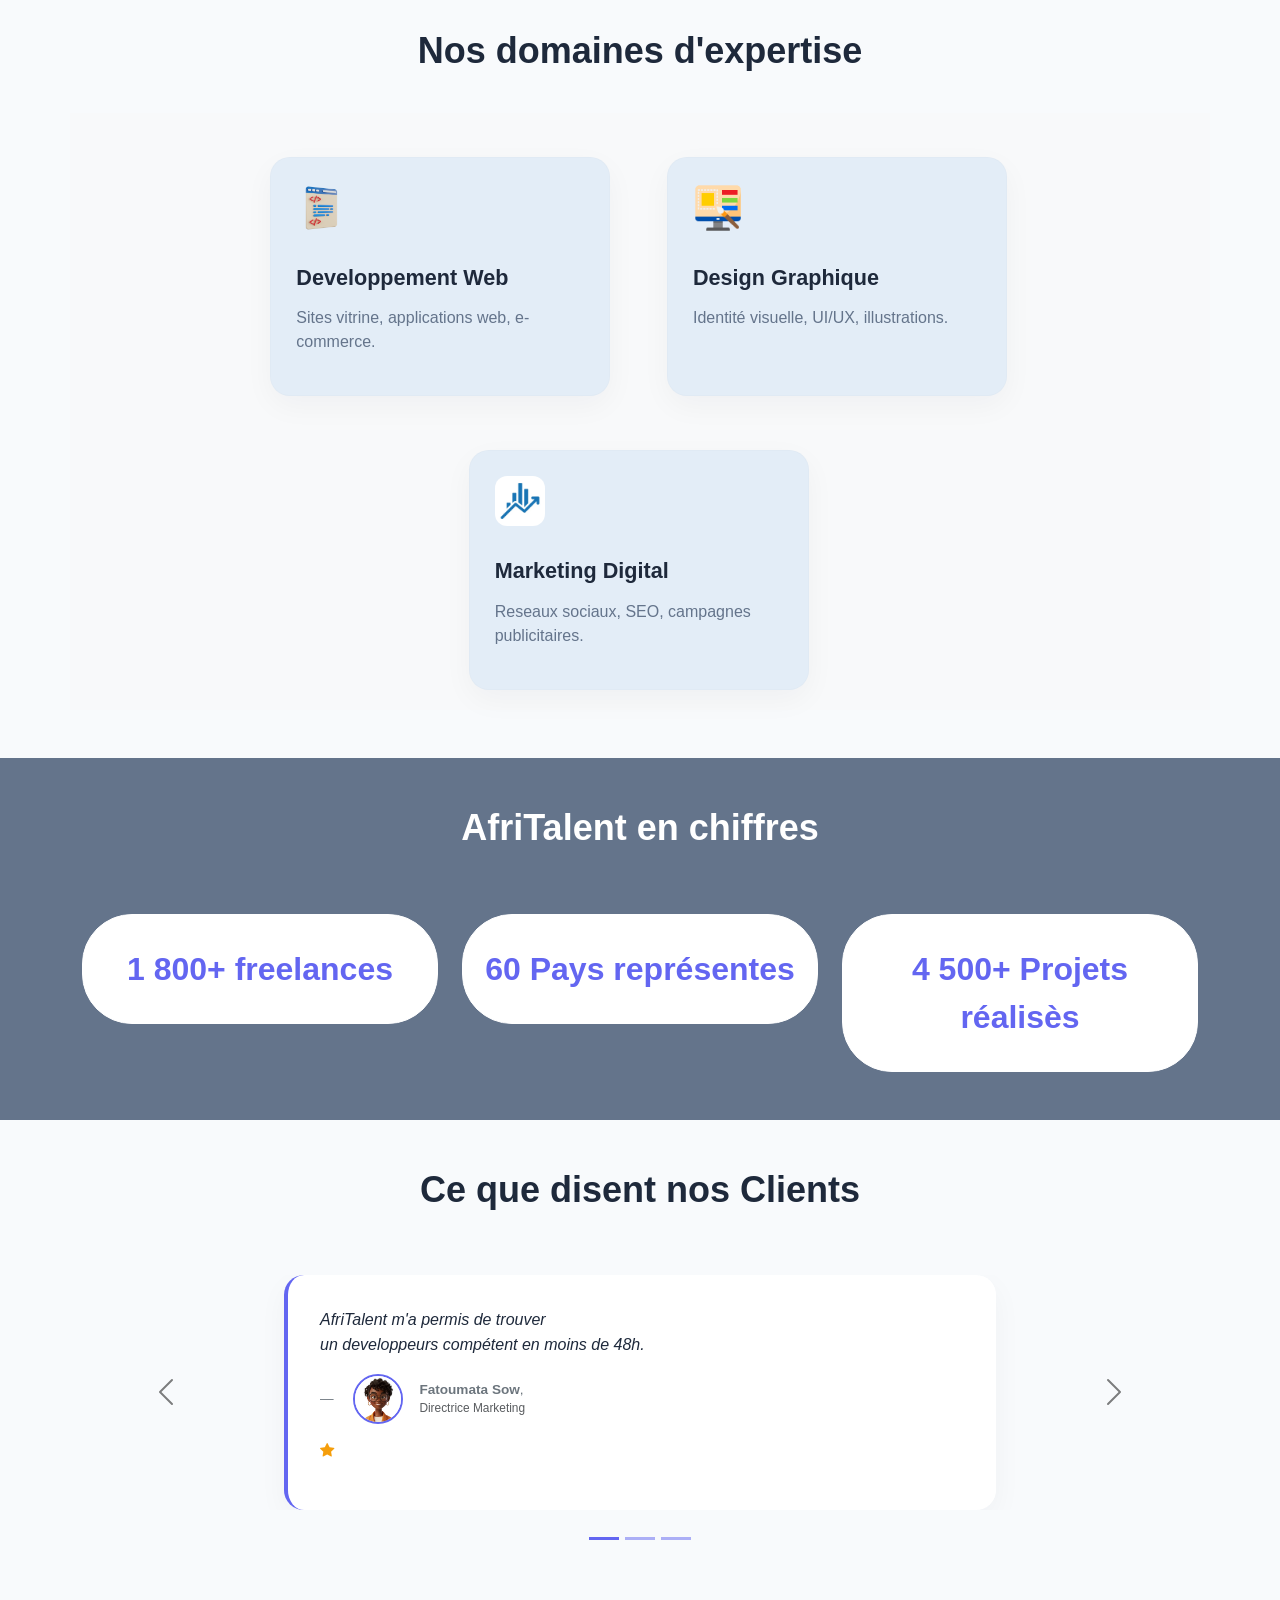
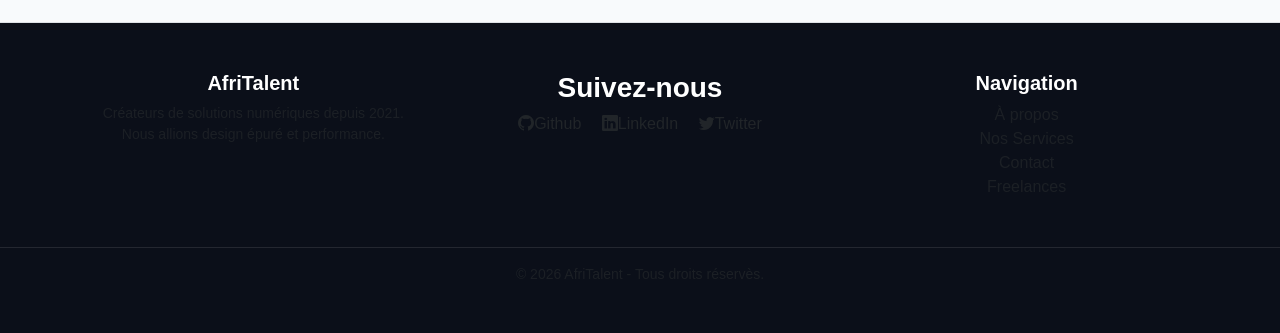
==== commit 515e27d5: "CSS : responsive design mobile et tablette, media queries" ====
--- a/index.html
+++ b/index.html
@@ -13,19 +13,9 @@
 <body>
     <!-- Le contenu de la page sera ajoute ici -->
     <!-- Bootstrap 5 via CDN : script JavaScript -->
-    <nav class="navbar navbar-expand navbar-light bg-white border-bottom shadow-sm fixed-top">
+        <nav class="navbar navbar-expand-lg navbar-light bg-white border-bottom shadow-sm fixed-top" id="mainNavbar">
         <div class="container">
             <a class="navbar-brand" href="index.html"><img src="images/logo.png" alt="logo-AfriTalent" height="50" width="150" class="d-inline-block align-text-top" ></a>
-            <div class="collapse navbar-collapse" id="navMenu">
-                <ul class="navbar-nav ms-auto">
-                    <li class="nav-item"><a class="nav-link active text-dark fw-semibold" href="index.html">Accueil</a></li>
-                    <li class="nav-item"><a class="nav-link text-dark" href="freelances.html">Freelances</a></li>
-                    <li class="nav-item"><a class="nav-link text-dark" href="tarifs.html">Tarifs</a></li>
-                    <li class="nav-item"><a class="nav-link text-dark" href="about.html">À propos</a></li>
-                    <li class="nav-item"><a class="nav-link text-dark" href="contact.html">Contact</a></li>
-                </ul>
-            </div>
-            <a class="btn btn-primary text-light btn-center" href="contact.html" role="button">Rejoindre AfriTalent</a>
             <button class="navbar-toggler" type="button"
                 data-bs-toggle="collapse"
                 data-bs-target="#navMenu"
@@ -34,8 +24,21 @@
                 aria-label="Toggle navigation">
                 <span class="navbar-toggler-icon"></span>
             </button>
+            <div class="collapse navbar-collapse" id="navMenu">
+                <ul class="navbar-nav ms-auto mb-2 mb-lg-0 text-center text-lg-start align-items-center">
+                    <li class="nav-item"><a class="nav-link active text-dark" href="index.html">Accueil</a></li>
+                    <li class="nav-item"><a class="nav-link text-dark fw-semibold" href="freelances.html">Freelances</a></li>
+                    <li class="nav-item"><a class="nav-link text-dark" href="tarifs.html">Tarifs</a></li>
+                    <li class="nav-item"><a class="nav-link text-dark" href="about.html">À propos</a></li>
+                    <li class="nav-item"><a class="nav-link text-dark" href="contact.html">Contact</a></li>
+                </ul>
+                <div class="text-center text-lg-start ps-lg-3 mt-2 mt-lg-0">
+                    <a class="btn btn-primary text-light w-100 w-lg-auto" href="contact.html" role="button">Rejoindre AfriTalent</a>
+                </div>
+            </div>
         </div>
     </nav>
+
     <!--Contenu principale-->
     <main>
         <!--Section Hero : accroche principale-->
@@ -223,9 +226,9 @@
                 <div class="col-md-4 mb-4 mb-md-0 text-md-center">
                     <h3>Suivez-nous</h3>
                     <div class="soial-link">
-                        <a href="#"><i class="fab fa-github"></i>Github</a>
-                        <a href="#"><i class="fab fa-linkedin"></i>LinkedIn</a>
-                        <a href="#"><i class="fab fa-twitter"></i>Twitter</a>
+                        <a href="#" class="mx-2 text-decoration-none text-dark"><i class="bi bi-github"></i>Github</a>
+                        <a href="#" class="mx-2 text-decoration-none text-dark"><i class="bi bi-linkedin"></i>LinkedIn</a>
+                        <a href="#" class="mx-2 text-decoration-none text-dark"><i class="bi bi-twitter"></i>Twitter</a>
                     </div>
                 </div>
                 <div class="col-md-4 mb-4 mb-md-0 text-md-center footer-column">
--- a/css/style.css
+++ b/css/style.css
@@ -149,6 +149,7 @@
 #hero h1 span.text-gradient {
     background: linear-gradient(135deg, var(--primary-color), #4f46e5);
     -webkit-background-clip: text;
+    background-clip: text;
     -webkit-text-fill-color: transparent;
 }
 #hero p{
@@ -417,4 +418,89 @@
 .contact-iframe {
     width: 100%;
     border-radius: var(--radius-lg);
+}
+
+/* Style pour mobile*/
+@media (max-width: 767.8px) {
+    body {
+        padding-top: 80px;
+    }
+    main {
+        margin-top: 20px !important;
+    }
+    .display-4 {
+        font-size: 2.2rem !important;
+    }
+    h1 {
+        font-size: 1.8rem !important;
+    }
+    #hero h1 {
+        font-size: 2.3rem !important;
+        line-height: 1.2;
+    }
+    .hero-banner-image {
+        height: 300px;
+        transform: none !important;
+    }
+    .bento-grid {
+        grid-template-columns: 1fr !important;
+        grid-auto-rows: auto !important;
+        gap: 1rem;
+    }
+    .bento-large, .bento-tall {
+        grid-column: span 1 !important;
+        grid-row: span 1 !important;
+    }
+    .py-5, .about-section, .team-section, .contact-section {
+        padding-top: 2.5rem !important;
+        padding-bottom: 2.5rem !important;
+    }
+    .site-footer .row > div {
+        text-align: center !important;
+        margin-bottom: 2rem;
+    }
+    .social-link {
+        justify-content: center;
+        display: flex;
+        gap: 15px;
+        flex-wrap: wrap;
+    }
+    .social-link a {
+        margin: 0;
+    }
+    .btn {
+        padding: 10px 20px;
+    }
+}
+/* Style pour Tablette*/
+@media (min-width: 768px) and (max-width: 991.98px) {
+    main {
+        margin-top: 40px !important;
+    }
+    .display-4 {
+        font-size: 3rem !important;
+    }
+    #hero h1 {
+        font-size: 3rem !important;
+    }
+    .bento-grid {
+        grid-template-columns: repeat(2, 1fr) !important;
+        grid-auto-rows: 220px !important;
+    }
+    .row-cols-md-3 .col{
+        flex: 0 0 50%;
+        max-width: 50%;
+    }
+    .row-cols-md-3 {
+        justify-content: center;
+    }
+}
+/* Style pour Desktop */
+@media (min-width: 1200px) {
+    main {
+        margin-top: 50px !important;
+    }
+    .container {
+        max-width: 1140px;
+    }
 }
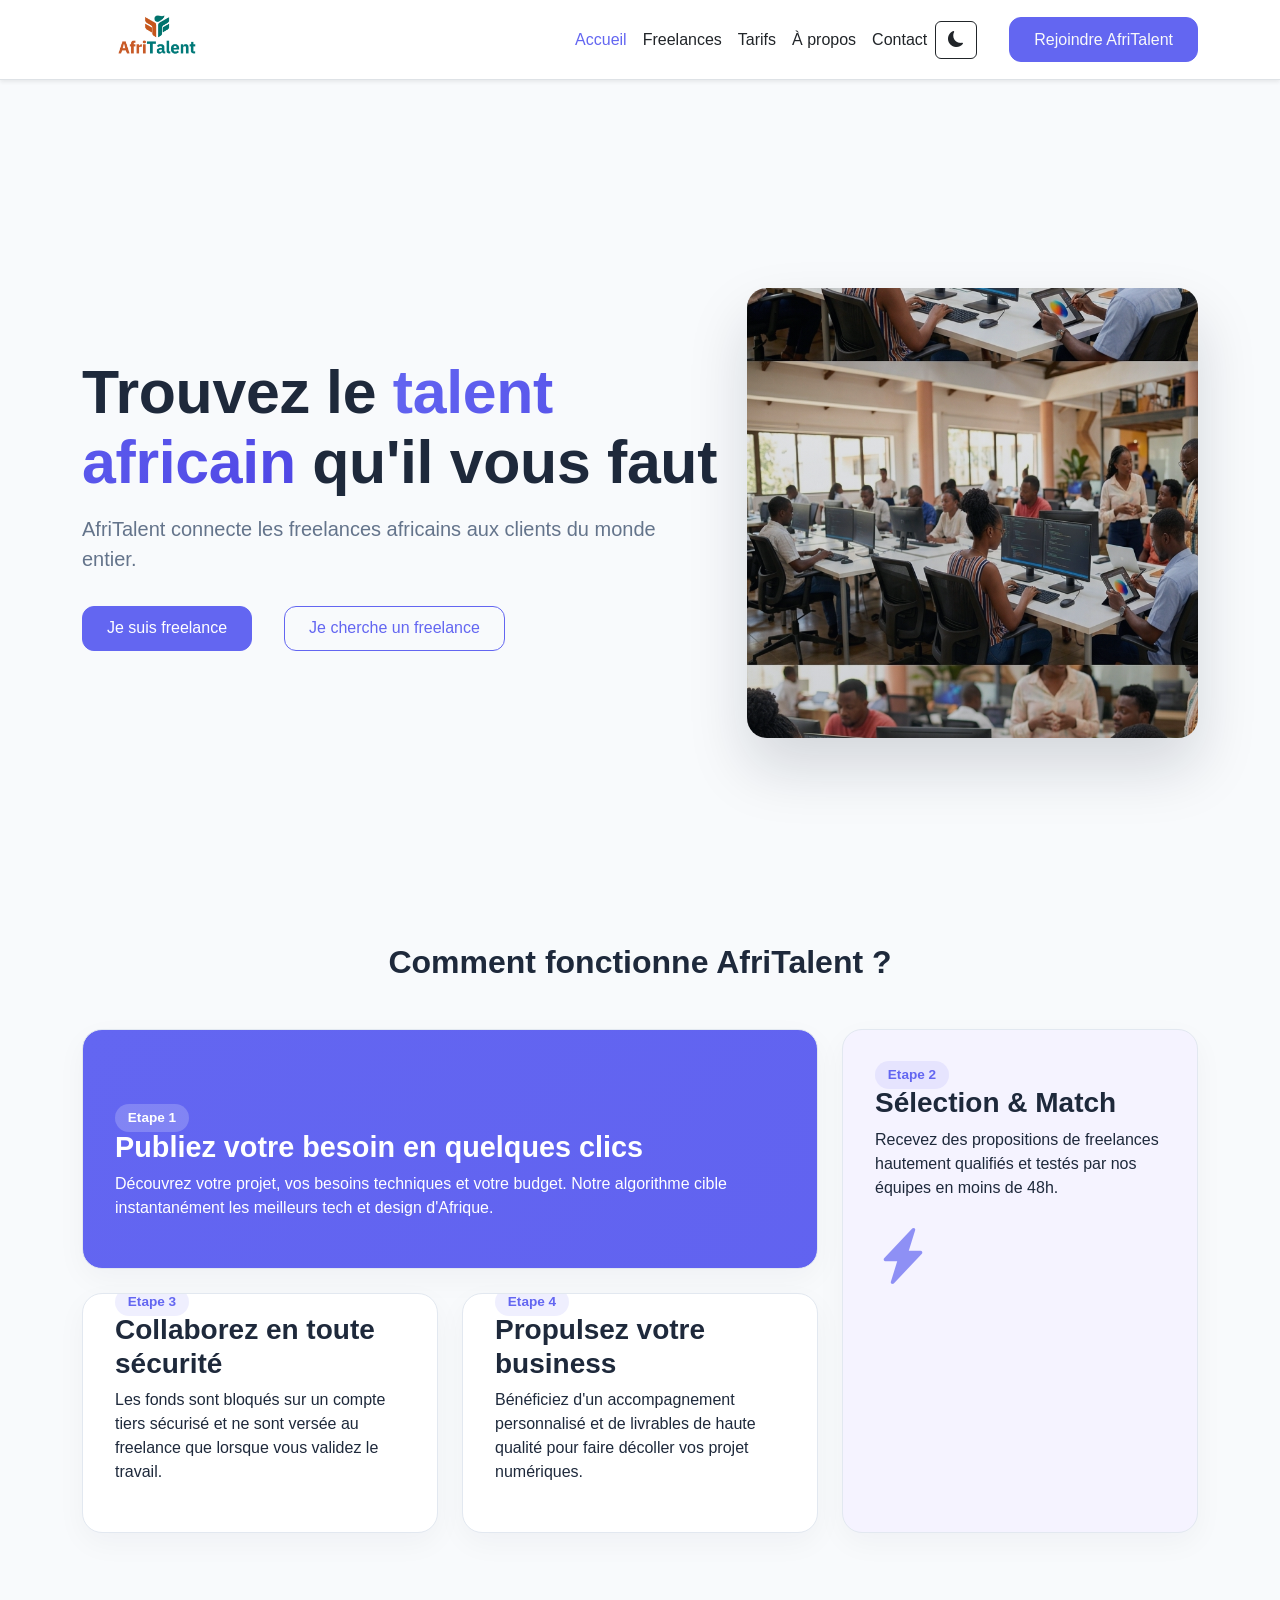
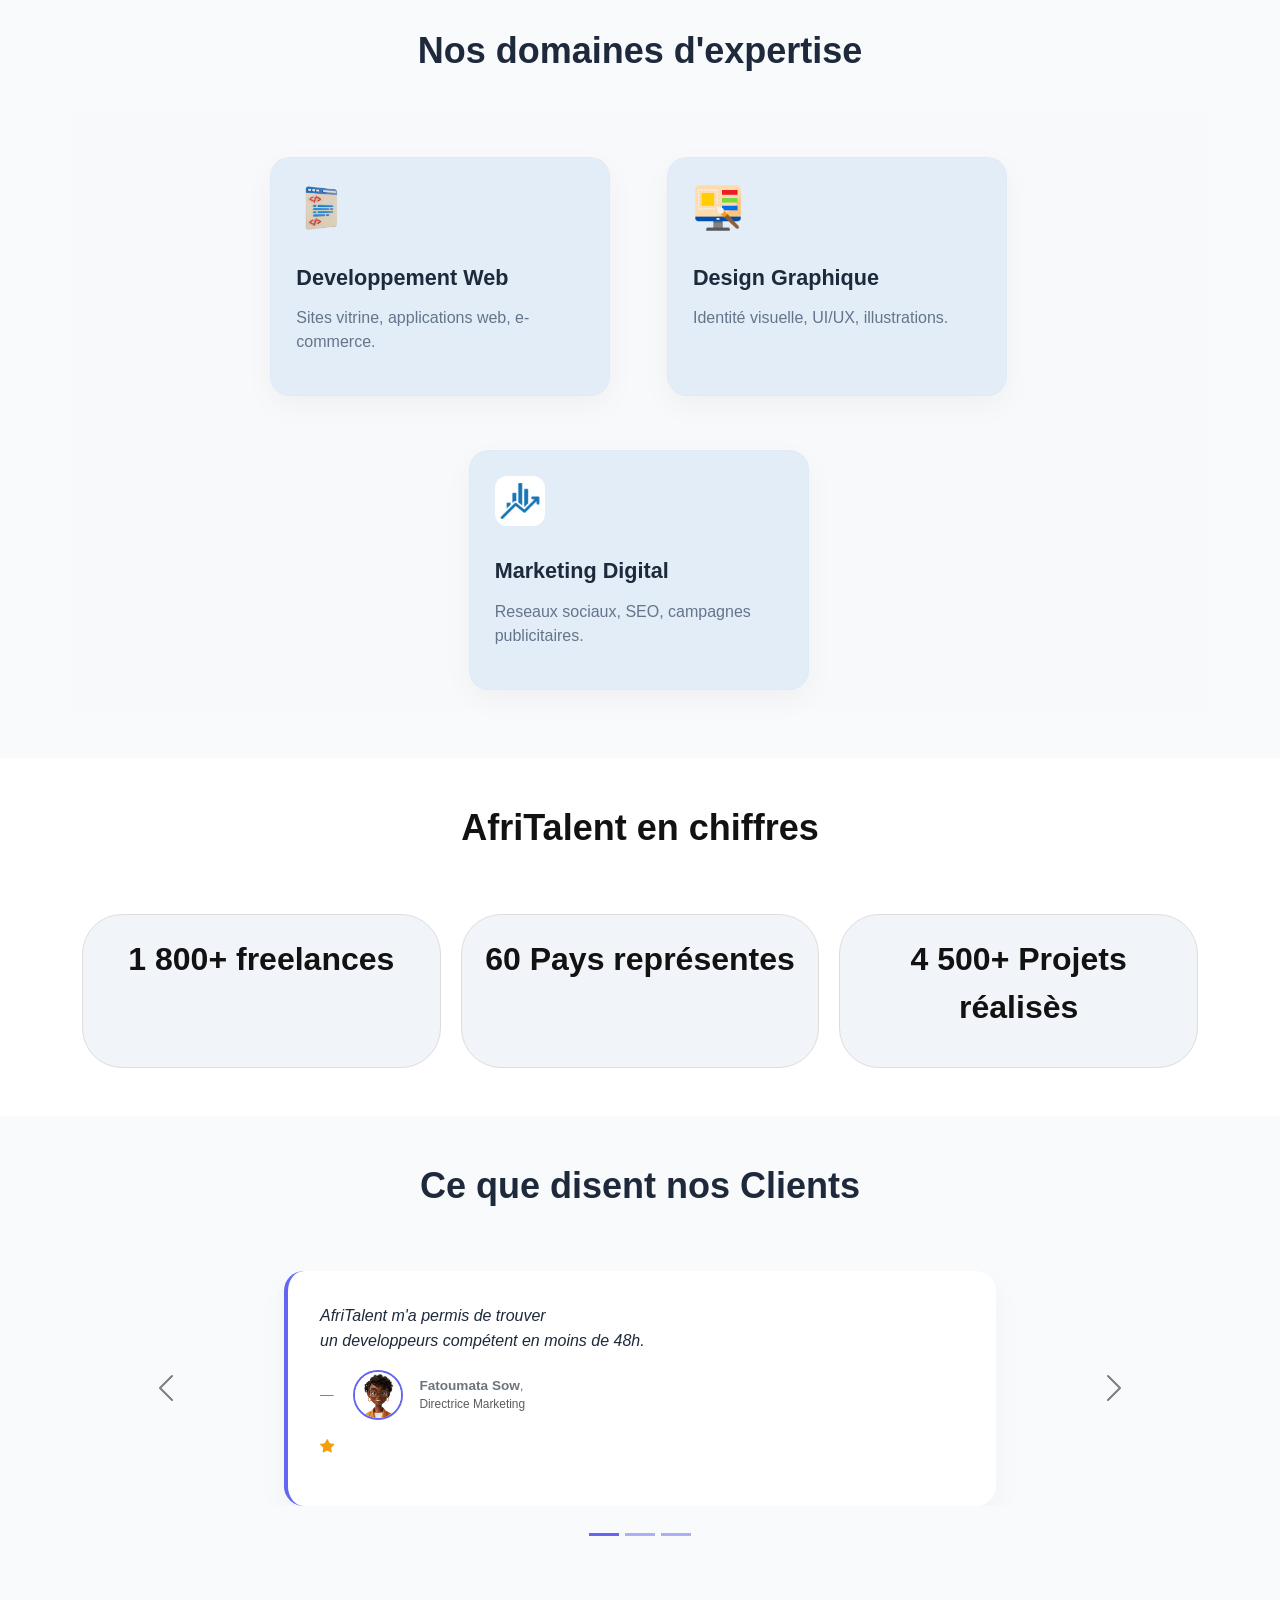
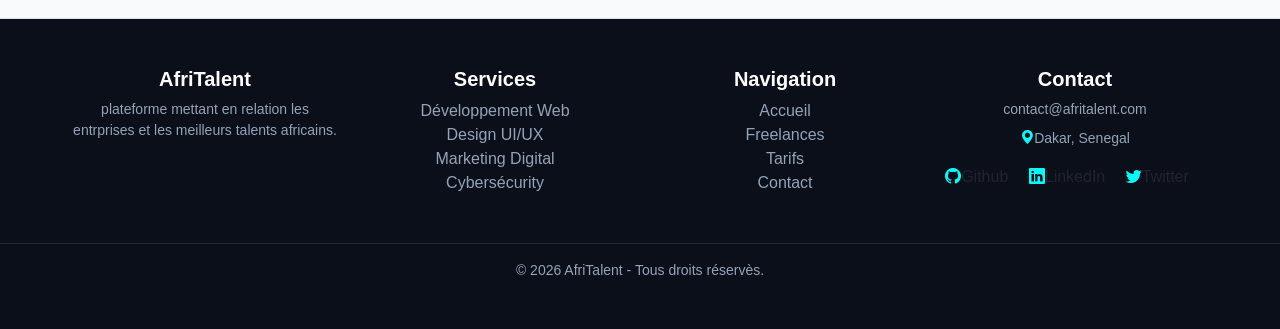
==== commit 2ffa703e: "JS : dark mode avec localStorage, navbar dynamique au scroll" ====
--- a/index.html
+++ b/index.html
@@ -13,9 +13,13 @@
 <body>
     <!-- Le contenu de la page sera ajoute ici -->
     <!-- Bootstrap 5 via CDN : script JavaScript -->
-        <nav class="navbar navbar-expand-lg navbar-light bg-white border-bottom shadow-sm fixed-top" id="mainNavbar">
-        <div class="container">
-            <a class="navbar-brand" href="index.html"><img src="images/logo.png" alt="logo-AfriTalent" height="50" width="150" class="d-inline-block align-text-top" ></a>
+    <nav class="navbar navbar-expand-lg navbar-light bg-white border-bottom shadow-sm fixed-top" id="mainNavbar">
+        <div class="container flex-nowrap">
+            <a class="navbar-brand" href="index.html"><img class="logo" src="images/logo.png" alt="logo-AfriTalent" height="50" width="150" class="d-inline-block align-text-top" ></a>
+            <button id="theme-toggle-mobile" class="btn btn-link text-dark p-2 d-inline-flex d-lg-none">
+                <i class="bi bi-moon-fill"></i>
+            </button>
+            
             <button class="navbar-toggler" type="button"
                 data-bs-toggle="collapse"
                 data-bs-target="#navMenu"
@@ -27,11 +31,16 @@
             <div class="collapse navbar-collapse" id="navMenu">
                 <ul class="navbar-nav ms-auto mb-2 mb-lg-0 text-center text-lg-start align-items-center">
                     <li class="nav-item"><a class="nav-link active text-dark" href="index.html">Accueil</a></li>
-                    <li class="nav-item"><a class="nav-link text-dark fw-semibold" href="freelances.html">Freelances</a></li>
+                    <li class="nav-item"><a class="nav-link text-dark" href="freelances.html">Freelances</a></li>
                     <li class="nav-item"><a class="nav-link text-dark" href="tarifs.html">Tarifs</a></li>
                     <li class="nav-item"><a class="nav-link text-dark" href="about.html">À propos</a></li>
                     <li class="nav-item"><a class="nav-link text-dark" href="contact.html">Contact</a></li>
                 </ul>
+                <div class="d-none d-lg-block me-3">
+                    <button id="theme-toggle-desktop" class="btn btn-outline-dark">
+                        <i class="bi bi-moon-fill"></i>
+                    </button>
+                </div>
                 <div class="text-center text-lg-start ps-lg-3 mt-2 mt-lg-0">
                     <a class="btn btn-primary text-light w-100 w-lg-auto" href="contact.html" role="button">Rejoindre AfriTalent</a>
                 </div>
@@ -128,10 +137,10 @@
         <section id="statistiques">
             <div class="container py-5">
                 <h2>AfriTalent en chiffres</h2>
-                <div class="row text-center">
-                    <div class="col-md-4"><p>1 800+ freelances</p></div>
-                    <div class="col-md-4"><p>60 Pays représentes</p></div>
-                    <div class="col-md-4"><p>4 500+ Projets réalisès</p></div>
+                <div class="stats-grid">
+                    <div class="chiffres"><p>1 800+ freelances</p></div>
+                    <div class="chiffres"><p>60 Pays représentes</p></div>
+                    <div class="chiffres"><p>4 500+ Projets réalisès</p></div>
                 </div>
             </div>
         </section>
@@ -218,27 +227,42 @@
     <footer class="bg-light text-dark py-5 border-top site-footer">
         <div class="footer-container">
             <div class="row">
-                <div class="col-md-4 mb-4 mb-md-0 text-md-center">
+                <div class="col-md-6 col-lg-3 mb-4 mb-md-0 text-md-center">
                     <h5 class="fw-bold">AfriTalent</h5>
                     <p class="text-muted small">
-                        Créateurs de solutions numériques depuis 2021. <br> Nous allions design épuré et performance.</p><br>
-                </div>
-                <div class="col-md-4 mb-4 mb-md-0 text-md-center">
-                    <h3>Suivez-nous</h3>
-                    <div class="soial-link">
-                        <a href="#" class="mx-2 text-decoration-none text-dark"><i class="bi bi-github"></i>Github</a>
-                        <a href="#" class="mx-2 text-decoration-none text-dark"><i class="bi bi-linkedin"></i>LinkedIn</a>
-                        <a href="#" class="mx-2 text-decoration-none text-dark"><i class="bi bi-twitter"></i>Twitter</a>
-                    </div>
-                </div>
-                <div class="col-md-4 mb-4 mb-md-0 text-md-center footer-column">
+                        plateforme mettant en relation les entrprises et les meilleurs talents africains.</p><br>
+                </div>
+                <div class="col-md-6 col-lg-3 mb-4 mb-md-0 text-md-center">
+                    <h5 class="fw-bold">Services</h5>
+                    <ul class="list-unstyled">
+                        <li><a href="#" class="text-decoration-none text-muted">Développement Web</a></li>
+                        <li><a href="#" class="text-decoration-none text-muted">Design UI/UX</a></li>
+                        <li><a href="#" class="text-decoration-none text-muted">Marketing Digital</a></li>
+                        <li><a href="#" class="text-decoration-none text-muted">Cybersécurity</a></li>
+                    </ul>
+                </div>
+                <div class="col-md-6 col-lg-3 mb-4 mb-md-0 text-md-center footer-column">
                     <h5 class="fw-bold">Navigation</h5>
                     <ul class="list-unstyled">
-                        <li><a href="#" class="text-decoration-none text-muted">À propos</a></li>
-                        <li><a href="#" class="text-decoration-none text-muted">Nos Services</a></li>
+                        <li><a href="#" class="text-decoration-none text-muted">Accueil</a></li>
+                        <li><a href="#" class="text-decoration-none text-muted">Freelances</a></li>
+                        <li><a href="#" class="text-decoration-none text-muted">Tarifs</a></li>
                         <li><a href="#" class="text-decoration-none text-muted">Contact</a></li>
-                        <li><a href="#" class="text-decoration-none text-muted">Freelances</a></li>
                     </ul>
+                </div>
+                <div class="col-md-6 col-lg-3 mb-4 mb-md-0 text-md-center">
+                    <h5 class="fw-bold">Contact</h5>
+                    <p class="text-muted small mb-2">
+                        <i class="bi bi-enveloppe-fill"></i>contact@afritalent.com
+                    </p>
+                    <p class="text-muted small">
+                        <i class="bi bi-geo-alt-fill"></i>Dakar, Senegal
+                    </p>
+                    <div class="soial-link">
+                        <a href="#" class="me-3 text-decoration-none text-dark"><i class="bi bi-github"></i>Github</a>
+                        <a href="#" class="me-3 text-decoration-none text-dark"><i class="bi bi-linkedin"></i>LinkedIn</a>
+                        <a href="#" class="me-3 text-decoration-none text-dark"><i class="bi bi-twitter"></i>Twitter</a>
+                    </div>
                 </div>
             </div>
         </div>
@@ -246,6 +270,9 @@
             <p class="text-muted small mb-0">&copy; 2026 AfriTalent - Tous droits réservès.</p>
         </div>
     </footer>
+     <button id="backToTop" class="btn btn-primary">
+        <i class="bi bi-arrow-up"></i>
+    </button>
     <script src="https://cdn.jsdelivr.net/npm/bootstrap@5.3.0/dist/js/bootstrap.bundle.min.js"></script>
     <!-- Votre script JavaScript -->
     <script src="js/main.js"></script>
--- a/css/style.css
+++ b/css/style.css
@@ -81,8 +81,14 @@
     background-color: var(--white);
     padding: 0.75rem 0;
 }
+#mainNavbar {
+    transition: all 0.3s ease;
+}
 .navbar-brand img{
     object-fit: contain;
+}
+#mainNavbar .logo, #mainNavbar .nav-link{
+    transition: all 0.3s ease;
 }
 .navbar-link{
     font-family: var(--font-body);
@@ -98,13 +104,19 @@
 /*Pied de page*/
 .site-footer{
     background-color: #0b0f19 !important;
-    color: #94a3b8 !important;
+    color: white !important;
     margin-top: var(--space-lg);
     border-top: 1px solid #1e293b;
     padding: var(--space-lg) 0 var(--space-sm) 0;
 }
-.site-footer h3, .site-footer h5 {
+.site-footer i{
+    color: aqua !important;
+}
+.site-footer h5, .site-footer p {
     color: var(--white) !important;
+}
+.site-footer .text-muted{
+    color: #94a3b8 !important;
 }
 .footer-container{
     max-width: 1200px;
@@ -255,10 +267,7 @@
 }
 #Services .conteneur-expertise {
     background-color: #f8f9fa;
-    display: flex !important;
-    justify-content: center !important;
     gap: 30px !important;
-    flex-wrap: wrap !important;
     padding: 20px !important;
 }
 #Services .mon-expert-card{
@@ -275,8 +284,8 @@
     transition: transform 0.3s ease, box-shadow 0.3s ease;
 }
 #Services .mon-expert-card:hover{
-    transform: translateY(-5px);
-    box-shadow: 0 20px 40px rgba(99, 102, 241, 0.08) !important;
+    transform: translateY(-10px) scale(1.03) !important;
+    box-shadow: 0 25px 50px rgba(99, 102, 241, 0.15) !important;
 }
 #Services img{
     margin-bottom: var(--space-sm);
@@ -294,26 +303,25 @@
 }
 /* Section statistique*/
 #statistiques{
-    background-color: var(--text-muted);
-    color: white;
-}
-#statistiques h2{
-    color: white;
-}
-#statistiques .col-md-4 p{
-    display: flex !important;
-    justify-content: space-around;
-    align-items: center;
-    padding: 30px 20px !important;
-    border: 1px solid white;
-    background-color: var(--white);
-    border-radius: 50px;
+    background-color: white;
+    color: #121212;
+}
+#statistiques .stats-grid{
+    display: grid;
+    grid-template-columns: repeat(3, 1fr);
+    gap: 20px;
+}
+#statistiques .chiffres{
+    background-color: #f1f5f9 !important;
+    color: #121212 !important;
+    padding: 20px;
+    border: 1px solid #ddd;
+    border-radius: 40px;
     text-align: center;
     font-family: var(--font-title);
     font-size: 2rem;
     font-weight: 700;
-    color: var(--primary-color);
-    margin-bottom: 0;
+    box-shadow: #f5f3ff;
 }
 /*Temoignages*/
 #temoignages .blockquote{
@@ -368,7 +376,8 @@
     margin-top: 50px;
 }
 .card:hover {
-    transform: translateY(-5px);
+    transform: translateY(-10px) !important;
+    box-shadow: 0 25px 50px rgba(99, 102, 241, 0.15) !important;
 }
 .freelances .card-img-top {
     height: 350px;
@@ -495,6 +504,11 @@
         justify-content: center;
     }
 }
+@media (max-width: 768px){
+    #statistiques .stats-grid{
+        grid-template-columns:1fr !important;
+    }
+}
 /* Style pour Desktop */
 @media (min-width: 1200px) {
     main {
@@ -503,4 +517,158 @@
     .container {
         max-width: 1140px;
     }
+}
+
+/* Dark mode */
+.dark-mode {
+    background-color: #121212;
+    color: white;
+}
+.dark-mode .logo {
+    background-color:#121212 !important;
+}
+.dark-mode .navbar {
+    background-color: #1e1e1e !important;
+}
+.dark-mode .navbar-link, .dark-mode .navbar-brand {
+    color: white !important;
+}
+.dark-mode section, .dark-mode footer{
+    background-color: #1e1e1e !important;
+    color: white !important;
+}
+.dark-mode #hero {
+    background-color: #121212 !important;
+    color: white !important;
+}
+.dark-mode #Services, .dark-mode #Services .conteneur-expertise {
+    background-color: #121212 !important;
+    color: white !important;
+}
+.dark-mode #Services .mon-expert-card, .dark-mode #Services p{
+    background-color: #6366f1 !important;
+    color: white !important;
+}
+.dark-mode #statistiques {
+    background-color: #121212 !important;
+    color: white !important
+}
+.dark-mode #statistiques .chiffres {
+   background-color: #1e293b !important;
+   color: white !important;
+   border-color: white !important;
+}
+.dark-mode .blockquote {
+    background-color: #1e293b !important;
+    color: white !important;
+}
+.dark-mode .blockquote p, .dark-mode .blockquote .blockquote-footer .d-block {
+    color: white !important;
+}
+.navbar {
+    transition: all 0.3s ease !important;
+}
+.navbar-scrolled {
+    background-color: white !important;
+    box-shadow: 0 4px 12px rgba(0, 0, 0, 0.15);
+    padding-top: 5px;
+    padding-bottom: 5px;
+}
+.dark-mode .text-dark {
+    color: white !important;
+}
+.dark-mode .mon-expert-card, .dark-mode .bento-item {
+    background-color: #222;
+    color: white;
+}
+/* Dark mode page 2 */
+.dark-mode .freelances .container h1{
+    color: #64748b !important;
+}
+.dark-mode .freelances .container p{
+    color: white !important;
+}
+.dark-mode select, .dark-mode .from-floating label{
+    background-color: #64748b !important;
+    color: white !important;
+}
+.dark-mode .freelances .card{
+    background-color: #222 !important;
+    color: white !important;
+}
+/* Dark mode page 3 */
+.dark-mode .tarifs .card {
+    background-color: #0b0f19 !important;
+    color: #ddd !important;
+}
+.dark-mode .accordion .accordion-item{
+    background-color: #64748b !important;
+    color: #1e293b !important;
+}
+.dark-mode .accordion .accordion-item button{
+    background-color: black !important;
+    color: white !important;
+}
+/* Dark mode page 4 */
+.dark-mode .about-section p, .dark-mode .about-section .lead{
+    color: #f1f5f9 !important;
+}
+.dark-mode .mission .lead{
+   color: #f1f5f9 !important; 
+}
+.dark-mode .team-section .card{
+    background-color: #222 !important;
+    color: #94a3b8 !important;
+}
+/* Dark mode page 5 */
+.dark-mode .contact-text .lead{
+    color: #94a3b8 !important;
+}
+.dark-mode .contact-section .contact-form{
+    background-color: #1e293b !important;
+    color: #e2e8f0 !important;
+}
+.dark-mode input, .dark-mode textarea{
+    background-color: #64748b !important;
+    color: white !important;
+}
+.dark-mode .coordonne .contact-info {
+    background-color: #222 !important;
+    color: white !important;
+}
+.dark-mode #theme-toggle-mobile i {
+    color: white !important;
+}
+/* dark mode en navbar scroll */
+.dark-mode .navbar-scrolled {
+    background-color: rgba(33, 37, 41, 0.95) !important;
+    box-shadow: 0 8px 25px rgba(0, 0, 0, 0.35) !important;
+}
+.dark-mode #navMenu {
+    background-color: #ddd !important;
+}
+/* Boutton retour en haut */
+#backToTop {
+    position: fixed;
+    bottom: 20px;
+    right: 20px;
+    display: none;
+    z-index: 9999;
+}
+/* Scrolle */
+.navbar-scrolled{
+    background-color: rgba(255, 255, 255, 0.95) !important;
+    backdrop-filter: blur(10px) !important;
+    box-shadow: 0 8px 25px rgba(0, 0, 0, 0.12) !important;
+    /* effet shrink */
+    padding-top: 0.3rem;
+    padding-bottom: 0.3rem;
+    border-bottom: 1px solid rgba(0, 0, 0, 0.08);
+}
+.navbar-scrolled .logo {
+    transform: scale(0.9);
+}
+.navbar-scrolled .nav-link{
+    font-size: 0.95rem;
+    font-weight: 600;
 }
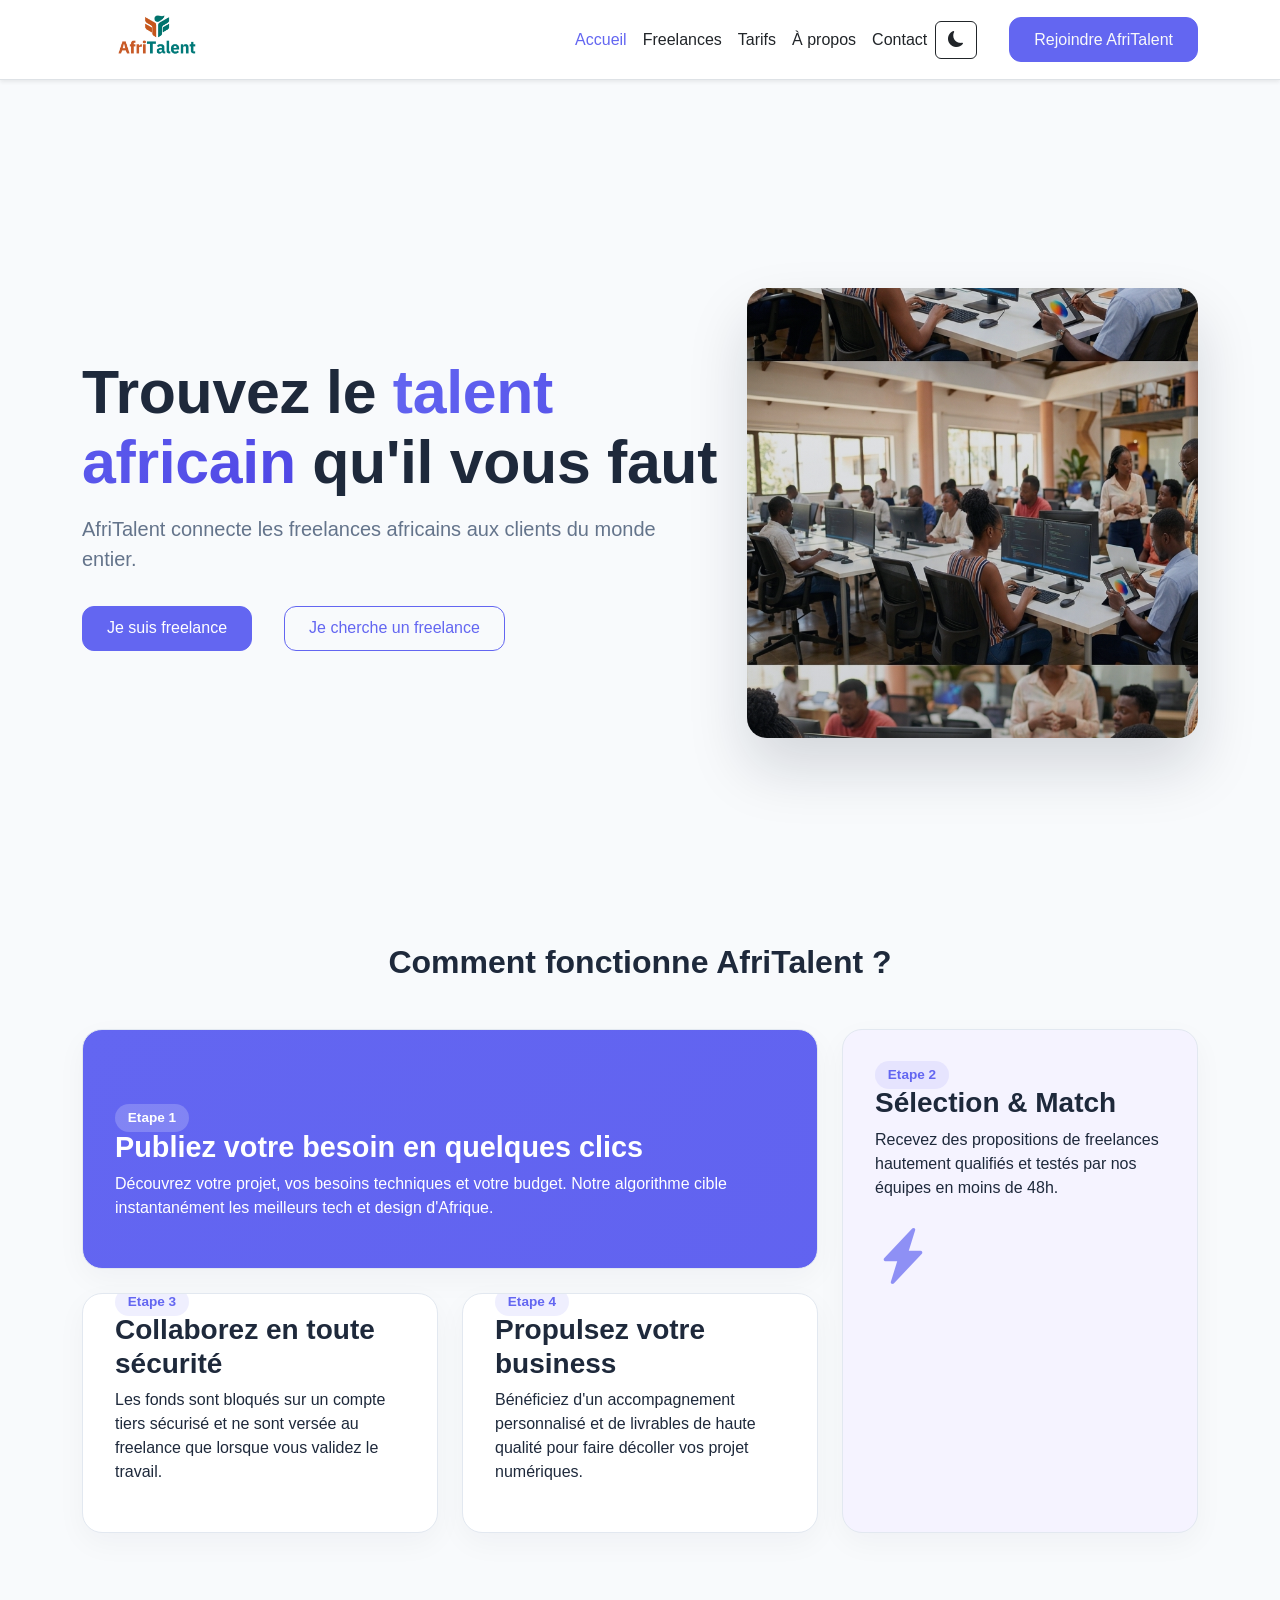
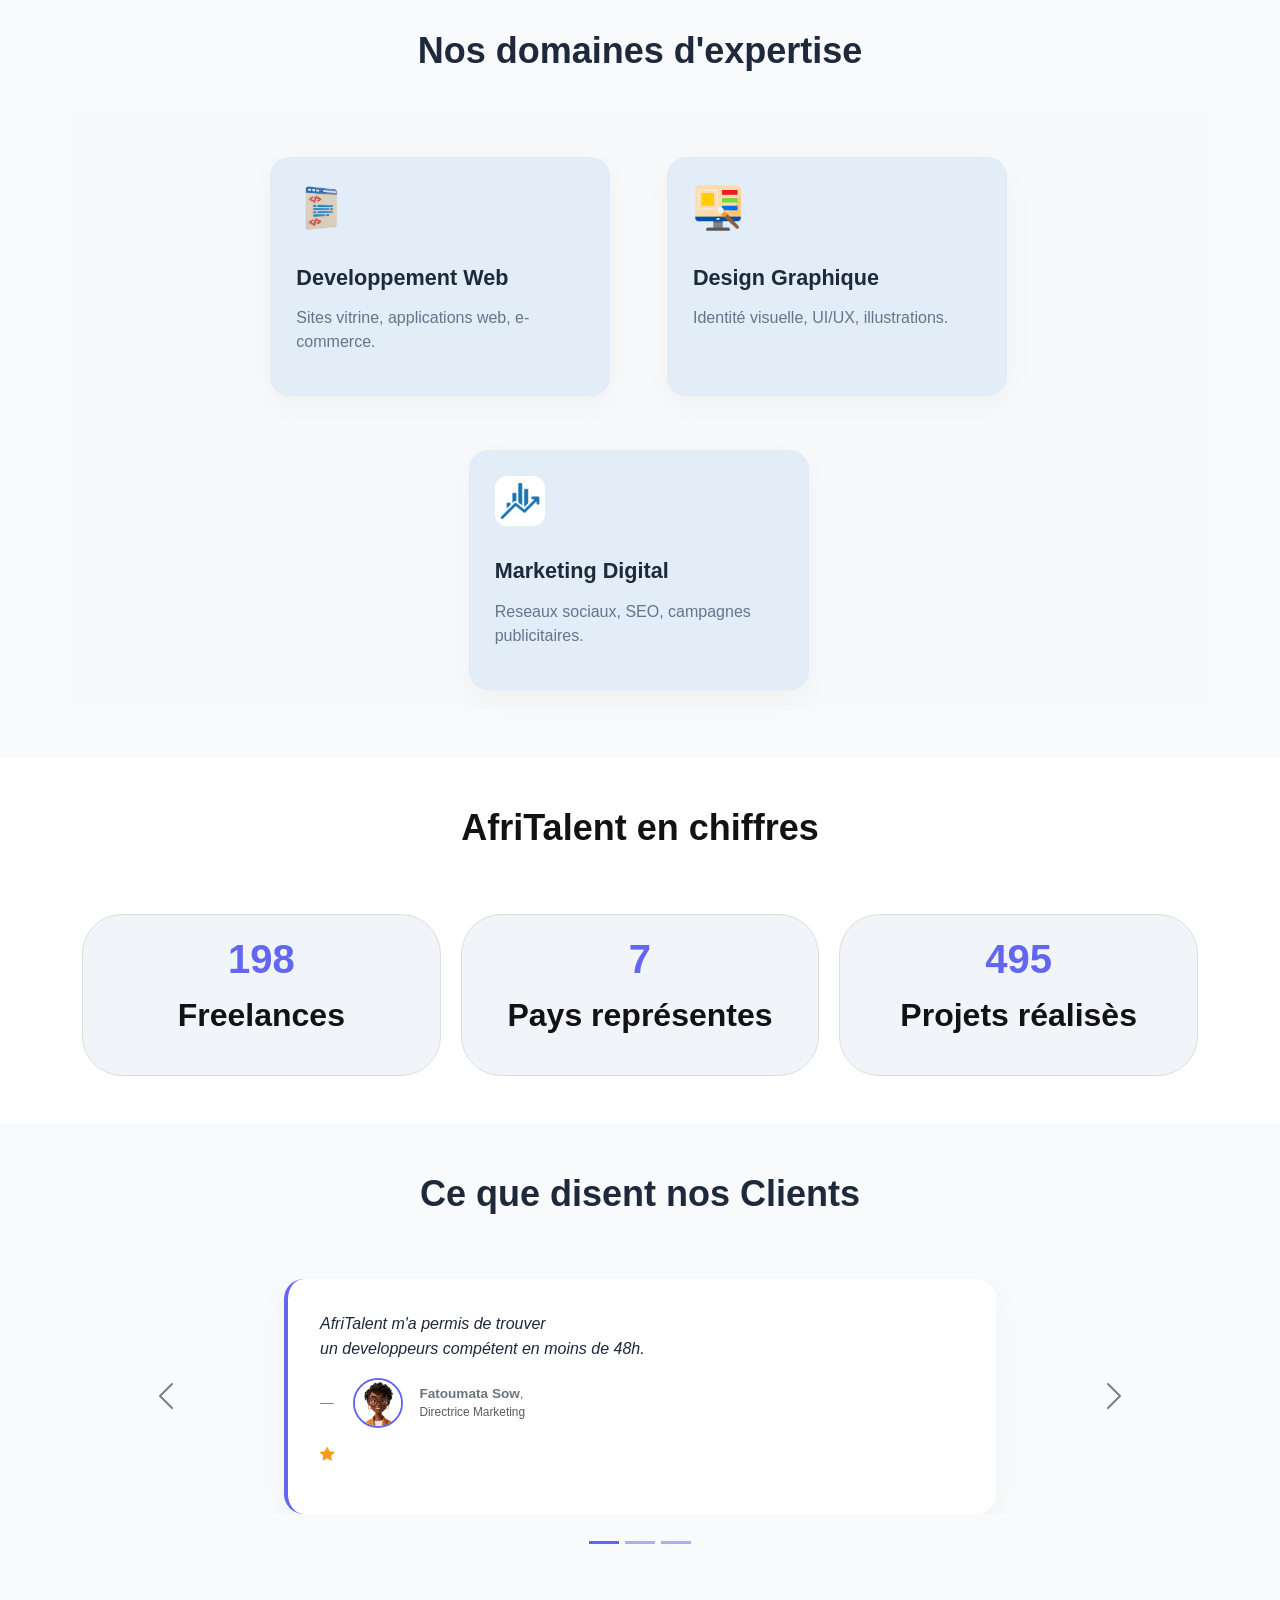
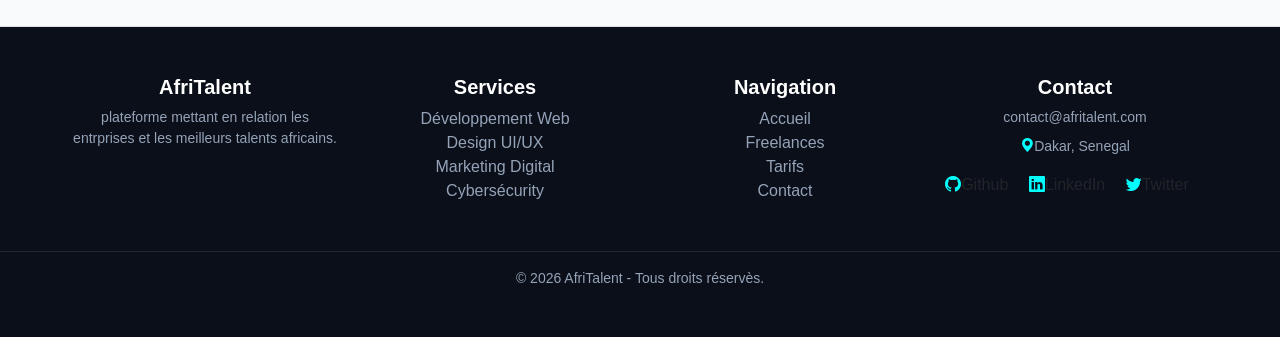
==== commit da080ec5: "JS : compteurs animés au scroll et animations fade-in des sections" ====
--- a/index.html
+++ b/index.html
@@ -51,7 +51,7 @@
     <!--Contenu principale-->
     <main>
         <!--Section Hero : accroche principale-->
-        <section id="hero">
+        <section id="hero" class="fade-section">
             <div class="container">
                 <div class="row align-items-center">
                     <div class="col-lg-7 hero-text">
@@ -68,7 +68,7 @@
                 </div>
             </div>
         </section>
-        <section id="comment-ca-marche" class="py-5">
+        <section id="comment-ca-marche" class="py-5 fade-section">
             <div class="container">
                 <h2 class="text-center mb-5">Comment fonctionne AfriTalent ?</h2>
                 <div class="bento-grid">
@@ -105,7 +105,7 @@
             </div>
         </section>
         <!--Section Services-->
-        <section id="Services">
+        <section id="Services" class="fade-section">
             <div class="container py-5">
                 <h2>Nos domaines d'expertise</h2>
                 <div class="row g-4 justify-content-center conteneur-expertise">
@@ -134,18 +134,27 @@
             </div>
         </section>
         <!--Section Statistiques-->
-        <section id="statistiques">
+        <section id="statistiques" class="fade-section">
             <div class="container py-5">
                 <h2>AfriTalent en chiffres</h2>
                 <div class="stats-grid">
-                    <div class="chiffres"><p>1 800+ freelances</p></div>
-                    <div class="chiffres"><p>60 Pays représentes</p></div>
-                    <div class="chiffres"><p>4 500+ Projets réalisès</p></div>
+                    <div class="chiffres">
+                        <h3 class="counter" data-target="1800">0</h3>
+                        <p>Freelances</p>
+                    </div>
+                    <div class="chiffres">
+                        <h3 class="counter" data-target="60">0</h3>
+                        <p>Pays représentes</p>
+                    </div>
+                    <div class="chiffres">
+                        <h3 class="counter" data-target="4500">0</h3>
+                        <p>Projets réalisès</p>
+                    </div>
                 </div>
             </div>
         </section>
         <!--Section Témoignages-->
-        <section id="temoignages" class="py-5">
+        <section id="temoignages" class="py-5 fade-section">
             <div class="container">
                 <h2>Ce que disent nos Clients</h2>
                 <div id="carouselTemoignages" class="carousel slide" data-bs-ride="carousel" data-bs-interval="5000">
--- a/css/style.css
+++ b/css/style.css
@@ -323,6 +323,11 @@
     font-weight: 700;
     box-shadow: #f5f3ff;
 }
+.chiffres h3 {
+    font-size: 2.5rem;
+    font-weight: 700;
+    color: var(--primary-color);
+}
 /*Temoignages*/
 #temoignages .blockquote{
     background-color: var(--bg-card);
@@ -671,4 +676,15 @@
 .navbar-scrolled .nav-link{
     font-size: 0.95rem;
     font-weight: 600;
+}
+
+/* fade-section */
+.fade-section {
+    opacity: 0;
+    transform: translateY(30px);
+    transition: all 0.8s ease;
+}
+.fade-section.show{
+    opacity: 1;
+    transform: translate(0);
 }
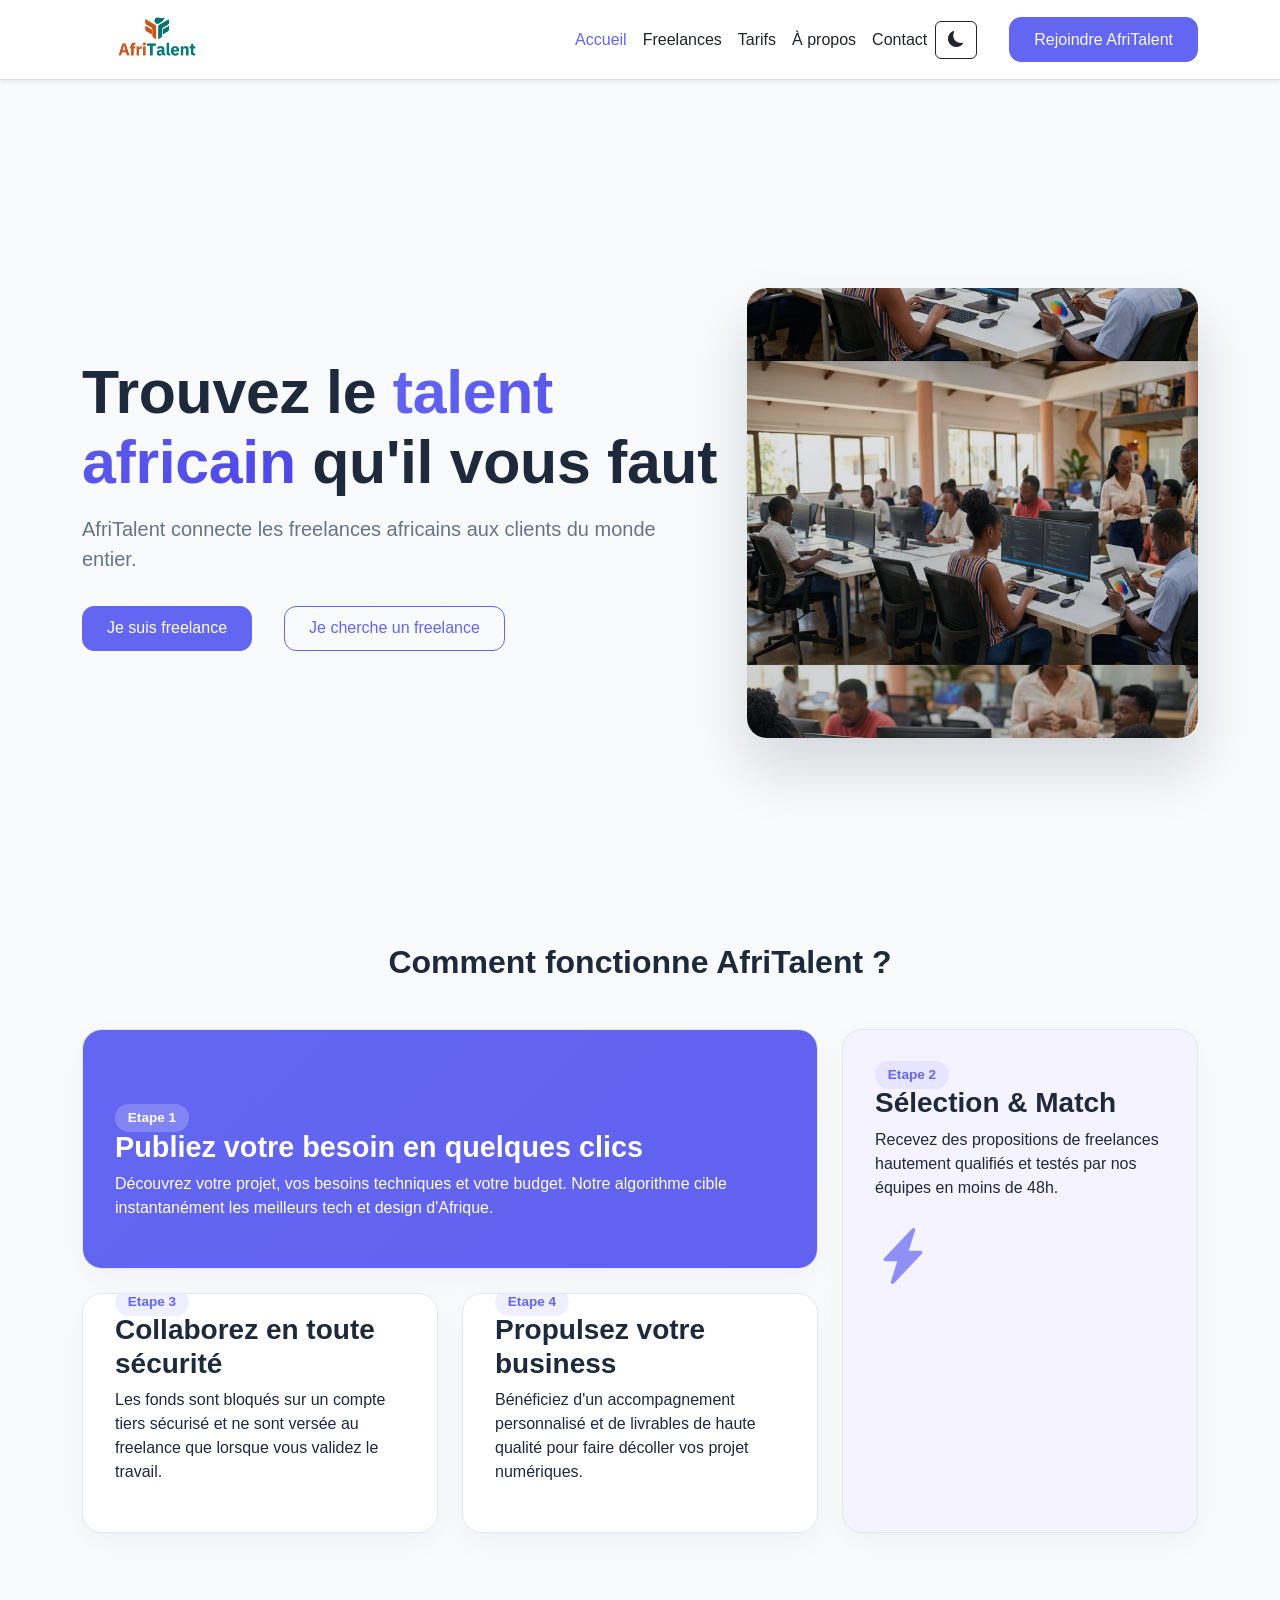
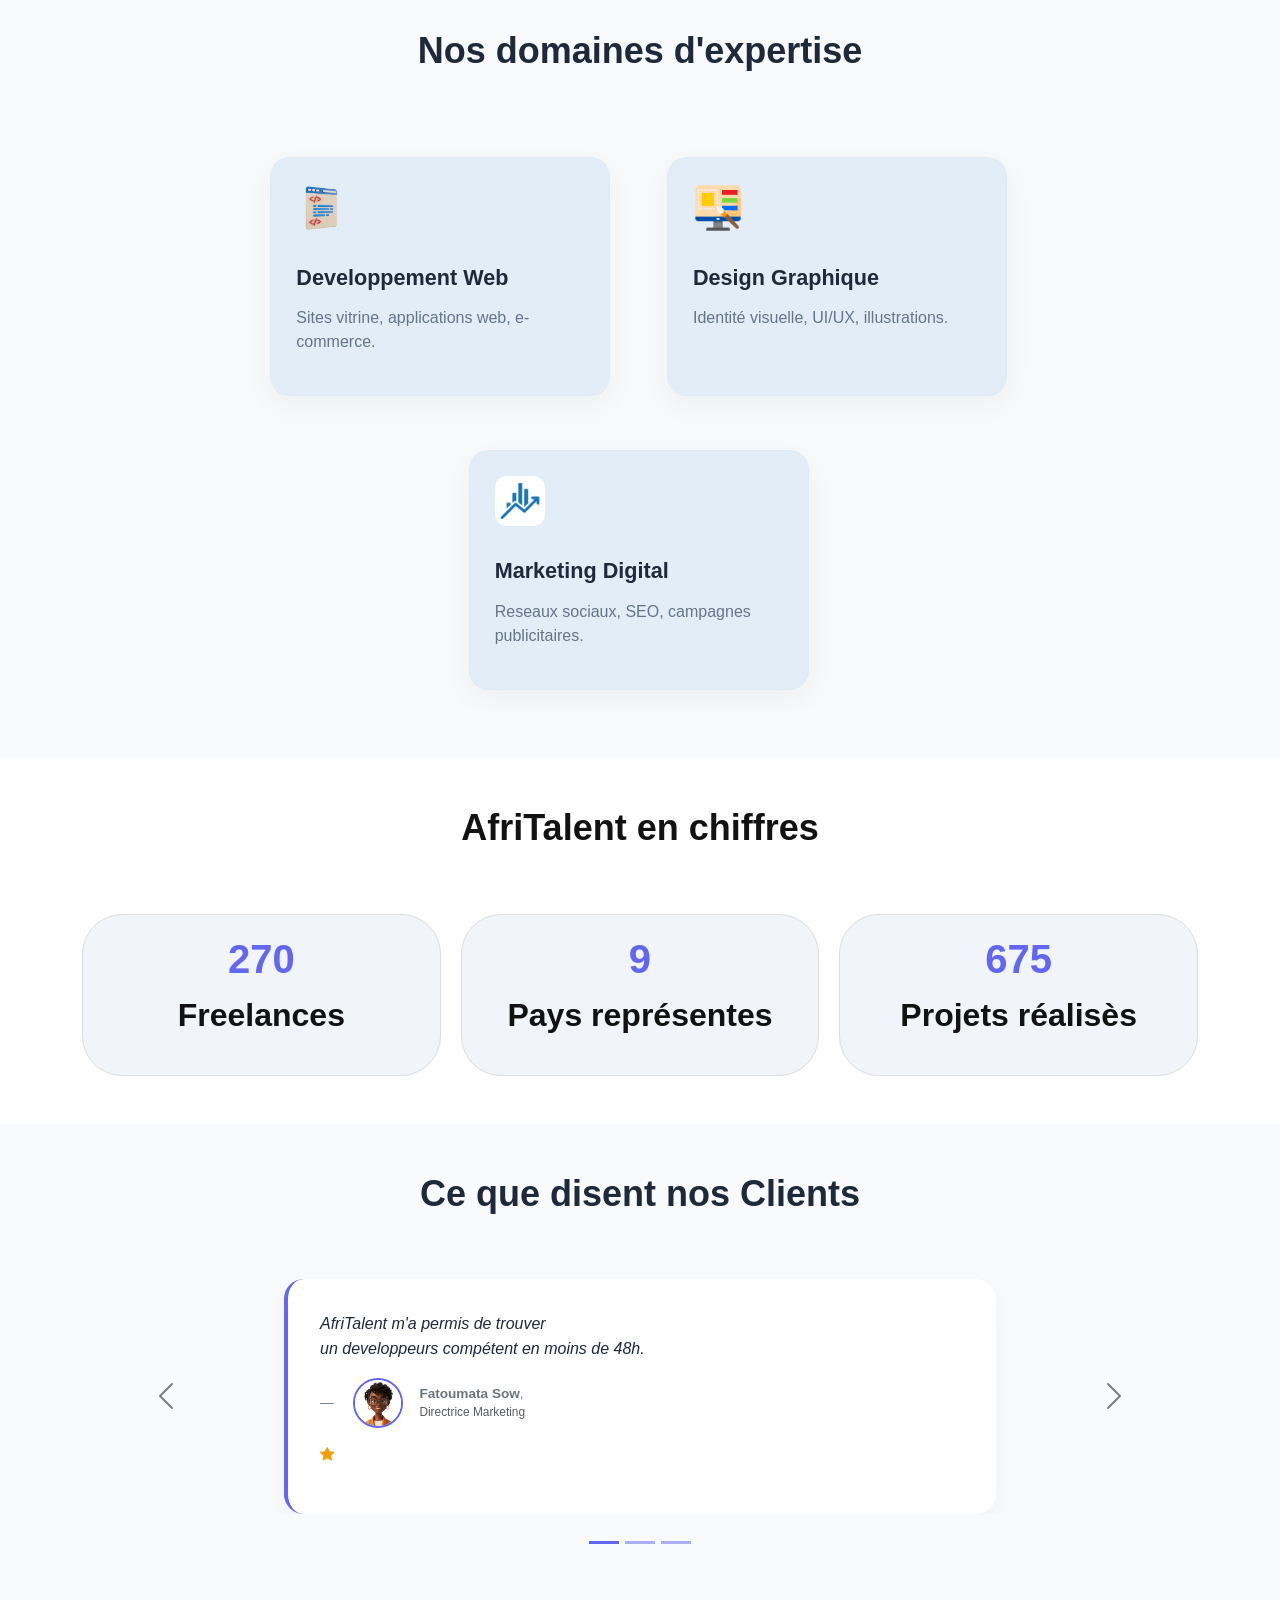
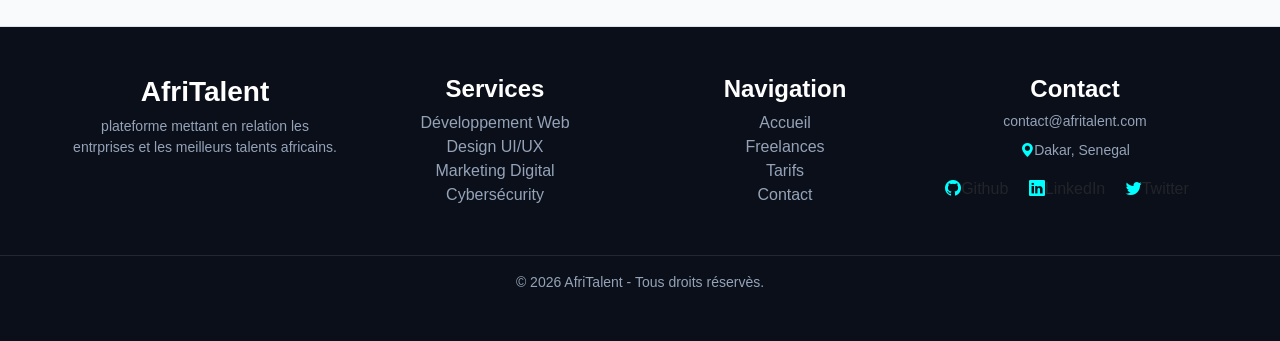
==== commit 290bb093: "Finalisation : corrections responsive, optimisation du code et commentaires" ====
--- a/index.html
+++ b/index.html
@@ -6,16 +6,16 @@
     <title>AfriTalent — Accueil</title>
     <!-- Bootstrap 5 via CDN : feuille de style -->
     <link href="https://cdn.jsdelivr.net/npm/bootstrap@5.3.0/dist/css/bootstrap.min.css" rel="stylesheet">
-    <link rel="stylesheet"href="https://cdn.jsdelivr.net/npm/bootstrap-icons@1.13.1/font/bootstrap-icons.min.css">
+    <link rel="stylesheet" href="https://cdn.jsdelivr.net/npm/bootstrap-icons@1.13.1/font/bootstrap-icons.min.css">
     <!-- Votre feuille de style personnelle -->
     <link rel="stylesheet" href="css/style.css">
 </head>
 <body>
-    <!-- Le contenu de la page sera ajoute ici -->
+    <!-- Navbar Principale -->
     <!-- Bootstrap 5 via CDN : script JavaScript -->
     <nav class="navbar navbar-expand-lg navbar-light bg-white border-bottom shadow-sm fixed-top" id="mainNavbar">
         <div class="container flex-nowrap">
-            <a class="navbar-brand" href="index.html"><img class="logo" src="images/logo.png" alt="logo-AfriTalent" height="50" width="150" class="d-inline-block align-text-top" ></a>
+            <a class="navbar-brand" href="index.html"><img src="images/logo.png" alt="logo-AfriTalent" height="50" width="150" class="logo d-inline-block align-text-top" ></a>
             <button id="theme-toggle-mobile" class="btn btn-link text-dark p-2 d-inline-flex d-lg-none">
                 <i class="bi bi-moon-fill"></i>
             </button>
@@ -108,22 +108,22 @@
         <section id="Services" class="fade-section">
             <div class="container py-5">
                 <h2>Nos domaines d'expertise</h2>
-                <div class="row g-4 justify-content-center conteneur-expertise">
-                    <div class="col-md-4">
+                <div class="row gx-4 gy-4 justify-content-center conteneur-expertise">
+                    <div class="col-md-6 col-lg-4">
                         <div class="mon-expert-card">
                             <img src="images/web.png" alt="icone-web" height="50" width="50">
                             <h3>Developpement Web</h3>
                             <p>Sites vitrine, applications web, e-commerce.</p>
                         </div>
                     </div>
-                    <div class="col-md-4">
+                    <div class="col-md-6 col-lg-4">
                         <div class="mon-expert-card">
                             <img src="images/design.png" alt="icone-design" height="50" width="50">
                             <h3>Design Graphique</h3>
                             <p>Identité visuelle, UI/UX, illustrations.</p>
                         </div>
                     </div>
-                    <div class="col-md-4">
+                    <div class="col-md-6 col-lg-4">
                         <div class="mon-expert-card">
                             <img src="images/marketing.webp" alt="icone-marketing" height="50" width="50">
                             <h3>Marketing Digital</h3>
@@ -237,12 +237,12 @@
         <div class="footer-container">
             <div class="row">
                 <div class="col-md-6 col-lg-3 mb-4 mb-md-0 text-md-center">
-                    <h5 class="fw-bold">AfriTalent</h5>
+                    <h3 class="fw-bold">AfriTalent</h3>
                     <p class="text-muted small">
                         plateforme mettant en relation les entrprises et les meilleurs talents africains.</p><br>
                 </div>
                 <div class="col-md-6 col-lg-3 mb-4 mb-md-0 text-md-center">
-                    <h5 class="fw-bold">Services</h5>
+                    <h4 class="fw-bold">Services</h4>
                     <ul class="list-unstyled">
                         <li><a href="#" class="text-decoration-none text-muted">Développement Web</a></li>
                         <li><a href="#" class="text-decoration-none text-muted">Design UI/UX</a></li>
@@ -251,7 +251,7 @@
                     </ul>
                 </div>
                 <div class="col-md-6 col-lg-3 mb-4 mb-md-0 text-md-center footer-column">
-                    <h5 class="fw-bold">Navigation</h5>
+                    <h4 class="fw-bold">Navigation</h4>
                     <ul class="list-unstyled">
                         <li><a href="#" class="text-decoration-none text-muted">Accueil</a></li>
                         <li><a href="#" class="text-decoration-none text-muted">Freelances</a></li>
@@ -260,7 +260,7 @@
                     </ul>
                 </div>
                 <div class="col-md-6 col-lg-3 mb-4 mb-md-0 text-md-center">
-                    <h5 class="fw-bold">Contact</h5>
+                    <h4 class="fw-bold">Contact</h4>
                     <p class="text-muted small mb-2">
                         <i class="bi bi-enveloppe-fill"></i>contact@afritalent.com
                     </p>
--- a/css/style.css
+++ b/css/style.css
@@ -649,9 +649,6 @@
     background-color: rgba(33, 37, 41, 0.95) !important;
     box-shadow: 0 8px 25px rgba(0, 0, 0, 0.35) !important;
 }
-.dark-mode #navMenu {
-    background-color: #ddd !important;
-}
 /* Boutton retour en haut */
 #backToTop {
     position: fixed;
